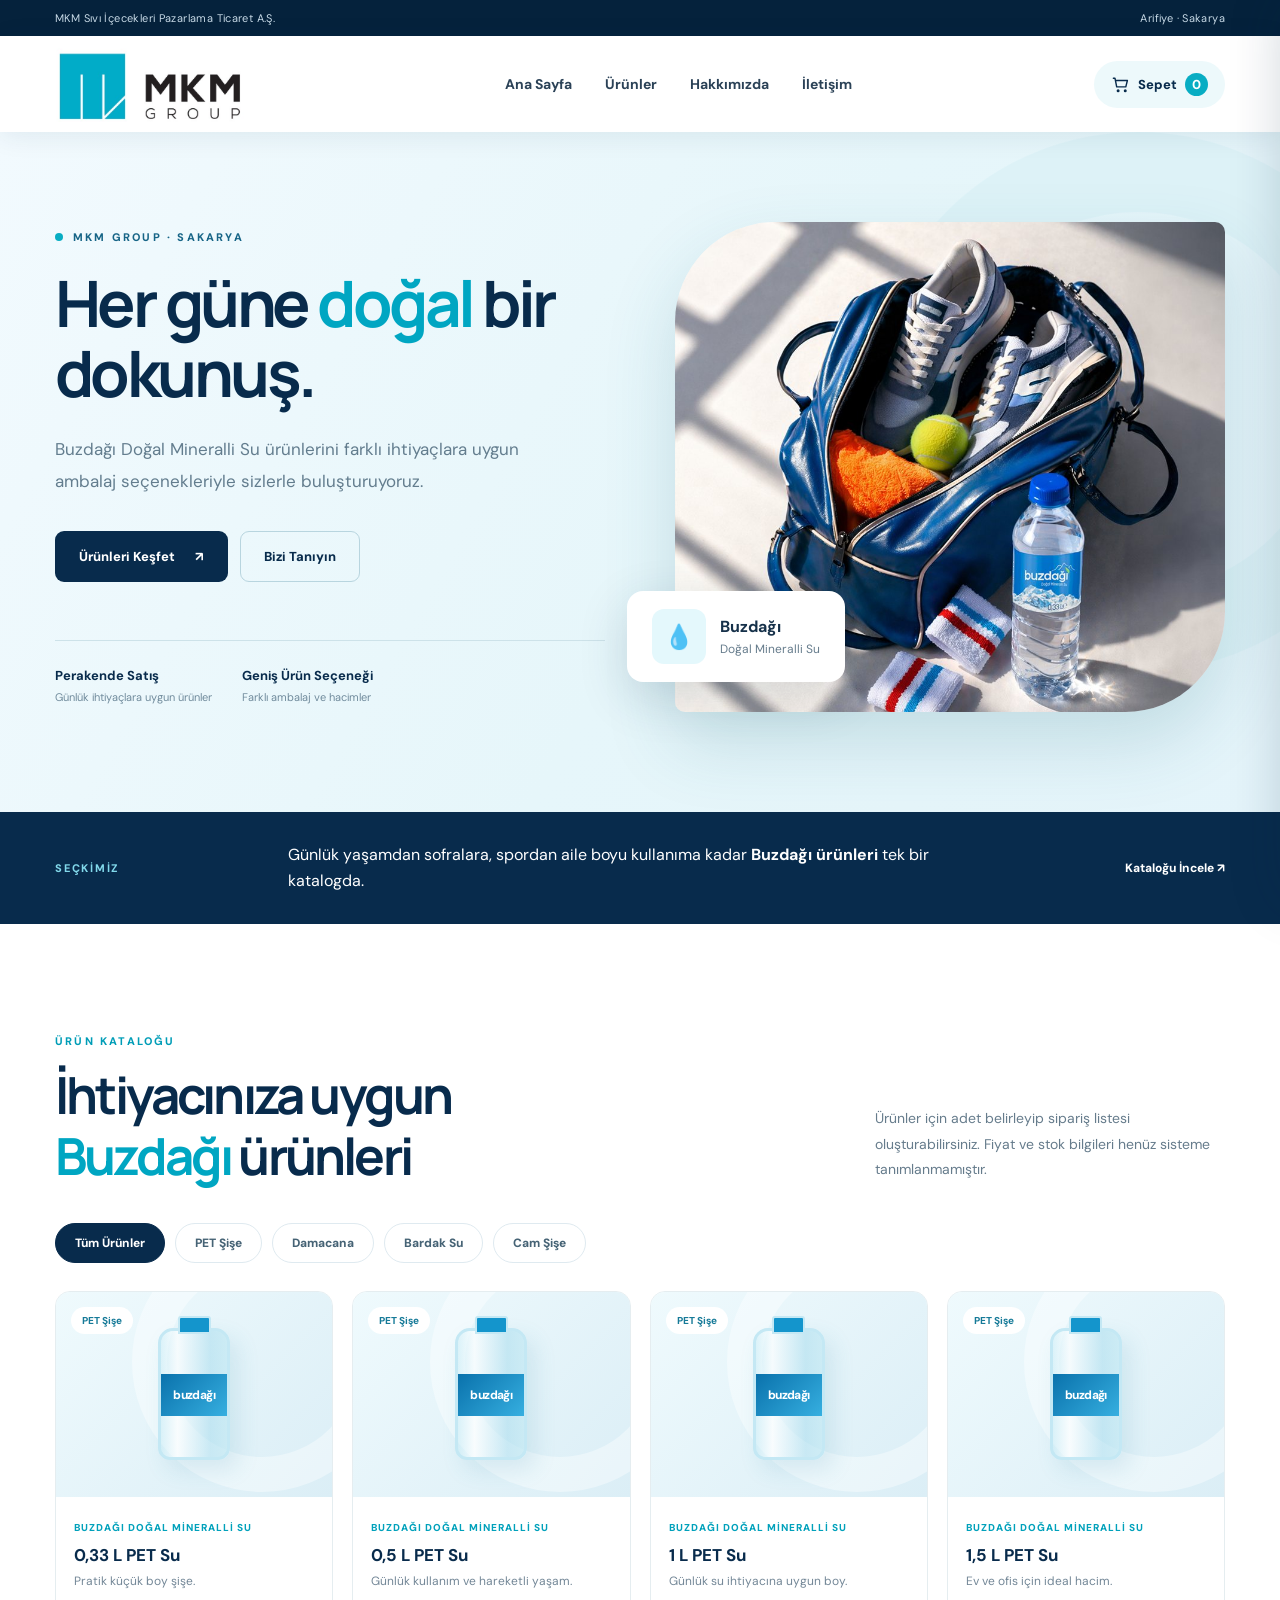
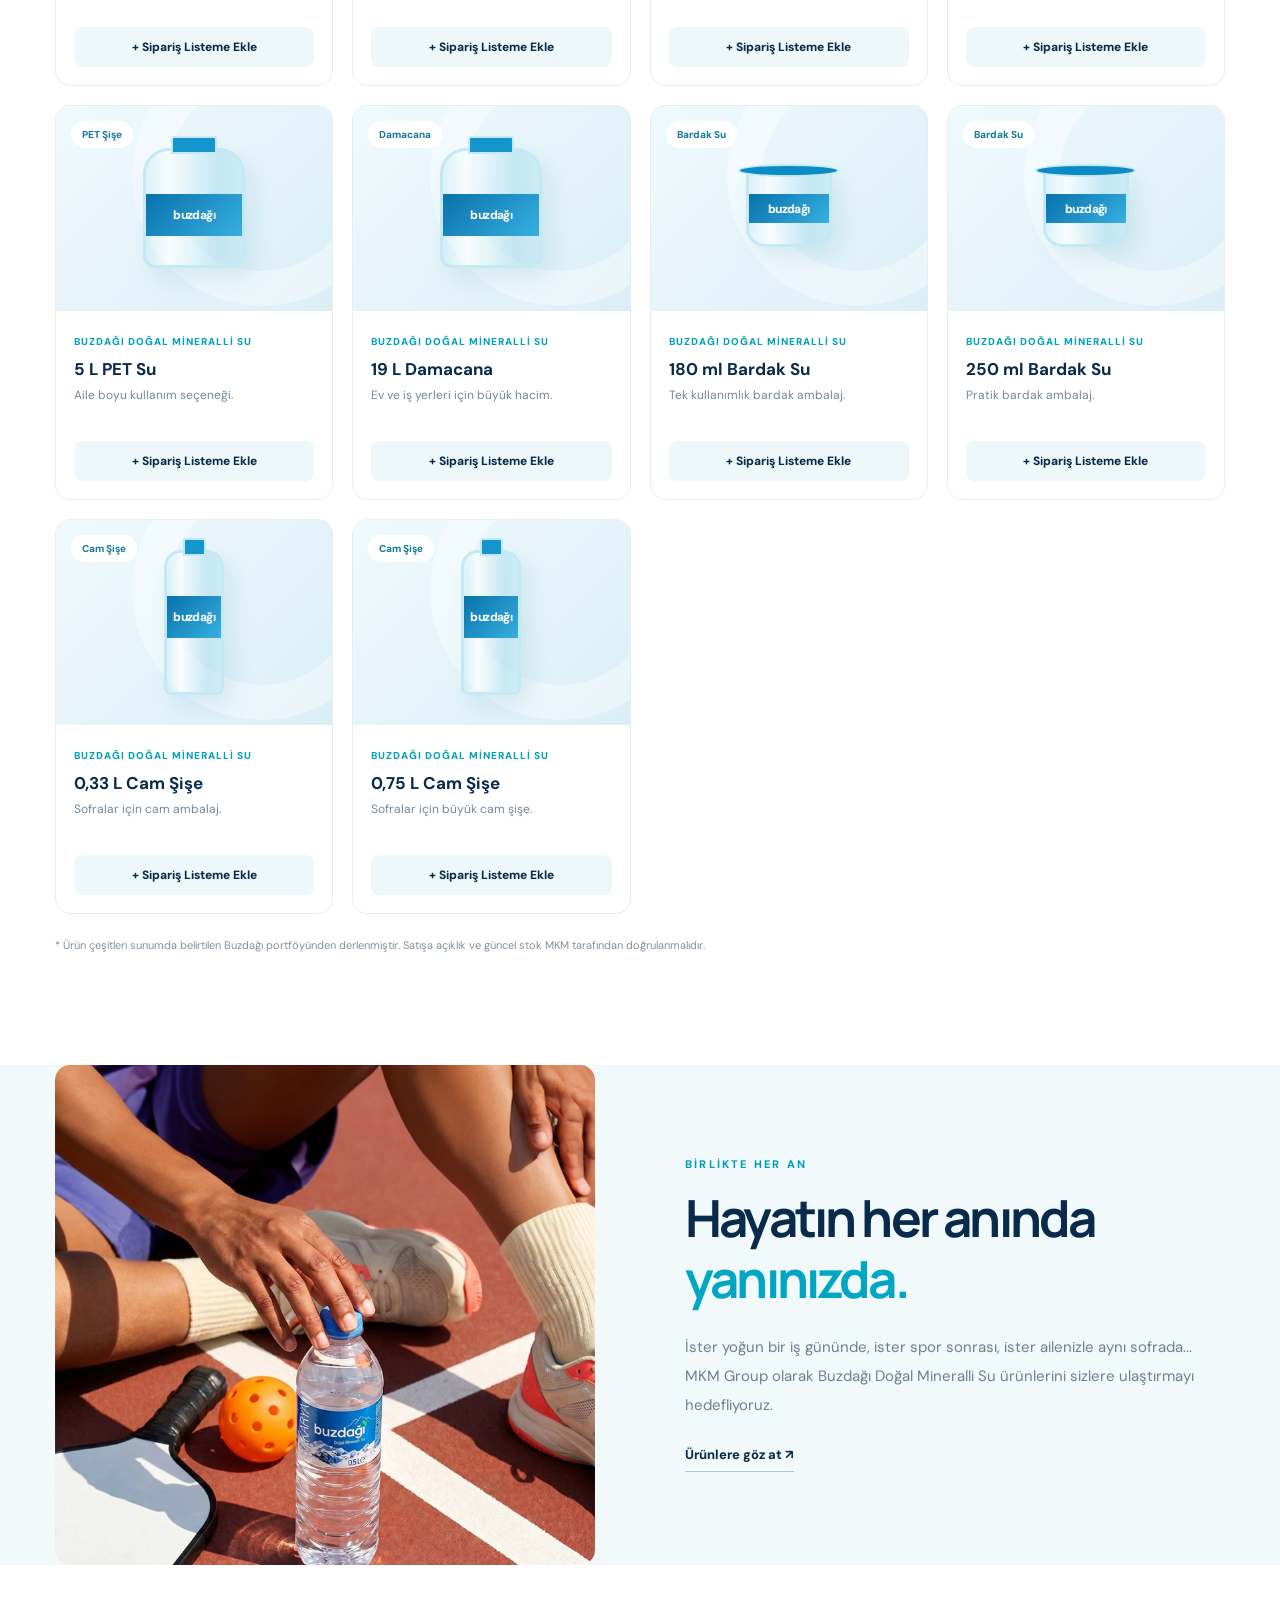
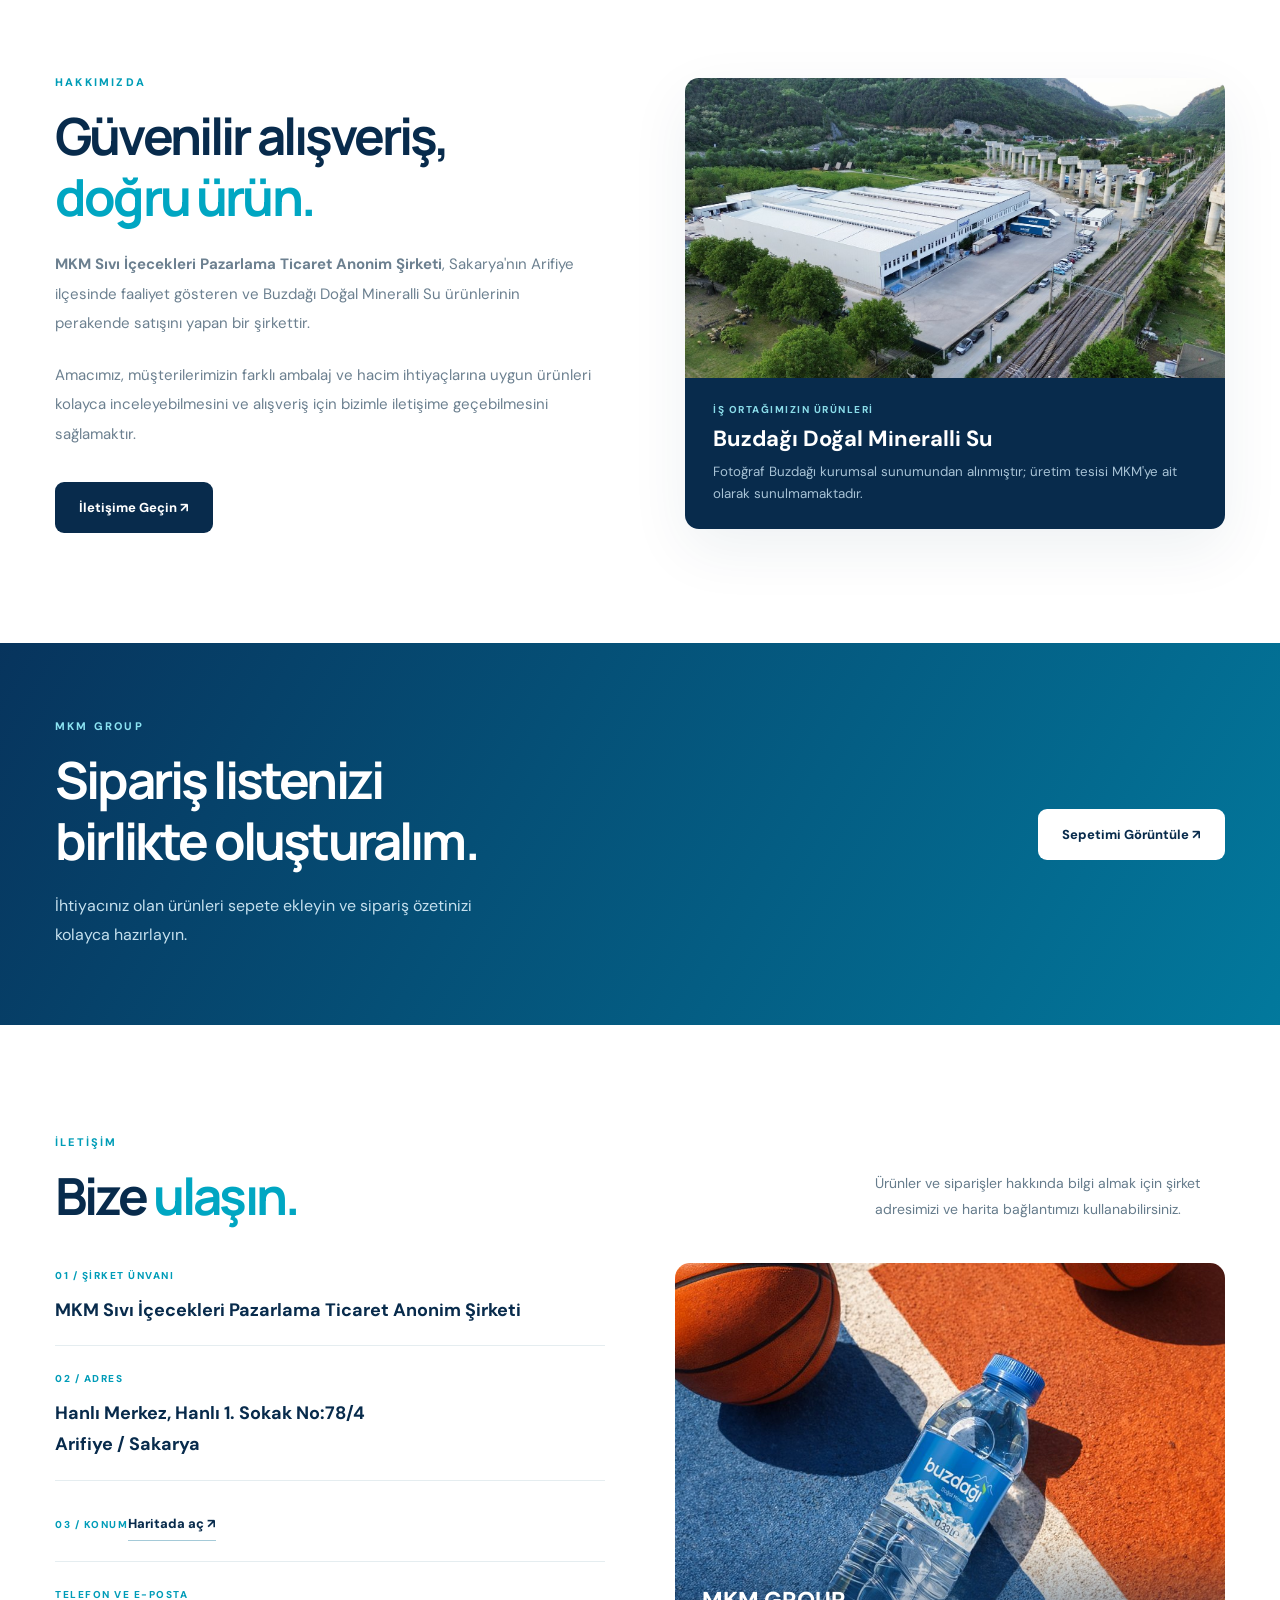
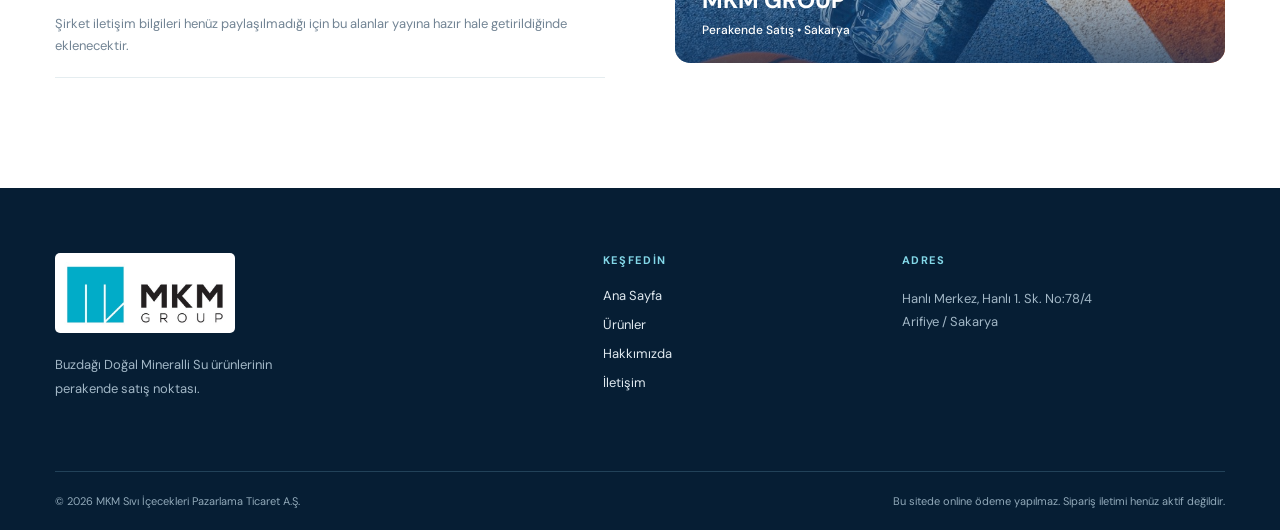
==== index.html @ 95cd0b44 "Add files via upload" ====
<!doctype html><html lang="tr"><head><meta charset="UTF-8"><meta name="viewport" content="width=device-width, initial-scale=1"><meta name="theme-color" content="#08335b"><meta name="description" content="MKM Sıvı İçecekleri Pazarlama Ticaret A.Ş. — Sakarya'da Buzdağı Doğal Mineralli Su ürünleri perakende satış kataloğu."><title>MKM Group | Buzdağı Doğal Mineralli Su</title><link rel="stylesheet" href="style.css"></head><body>
<div class="topbar"><div class="container">MKM Sıvı İçecekleri Pazarlama Ticaret A.Ş. <span>Arifiye · Sakarya</span></div></div>
<header class="site-header"><div class="container nav"><a href="#anasayfa" class="logo" aria-label="MKM Group anasayfa"><img src="assets/mkm-logo.png" alt="MKM Group"></a><nav id="navigation"><a href="#anasayfa">Ana Sayfa</a><a href="#urunler">Ürünler</a><a href="#hakkimizda">Hakkımızda</a><a href="#iletisim">İletişim</a></nav><div class="nav-actions"><button class="cart-button" id="cartToggle" aria-label="Sepeti aç"><svg viewBox="0 0 24 24"><path d="M3 4h2l2.2 11h11.5l2-8H6M9 21a1 1 0 1 1 0-2 1 1 0 0 1 0 2m9 0a1 1 0 1 1 0-2 1 1 0 0 1 0 2"/></svg> Sepet <span id="cartCount">0</span></button><button class="menu-toggle" id="menuToggle" aria-label="Menüyü aç">☰</button></div></div></header>
<main><section id="anasayfa" class="hero"><div class="container hero-grid"><div class="hero-copy"><div class="eyebrow"><span class="dot"></span> MKM GROUP · SAKARYA</div><h1>Her güne <em>doğal</em> bir dokunuş.</h1><p>Buzdağı Doğal Mineralli Su ürünlerini farklı ihtiyaçlara uygun ambalaj seçenekleriyle sizlerle buluşturuyoruz.</p><div class="hero-actions"><a class="btn primary" href="#urunler">Ürünleri Keşfet <span>↗</span></a><a class="btn outline" href="#hakkimizda">Bizi Tanıyın</a></div><div class="trust-row"><div><b>Perakende Satış</b><small>Günlük ihtiyaçlara uygun ürünler</small></div><div><b>Geniş Ürün Seçeneği</b><small>Farklı ambalaj ve hacimler</small></div></div></div><div class="hero-visual"><img src="assets/aktif-yasam.jpg" alt="Buzdağı su ve aktif yaşam"><div class="floating-tag"><span>💧</span><div><strong>Buzdağı</strong><small>Doğal Mineralli Su</small></div></div></div></div><span class="hero-orb" aria-hidden="true"></span></section>
<section class="intro-band"><div class="container intro-inner"><span>SEÇKİMİZ</span><p>Günlük yaşamdan sofralara, spordan aile boyu kullanıma kadar <b>Buzdağı ürünleri</b> tek bir katalogda.</p><a href="#urunler">Kataloğu İncele ↗</a></div></section>
<section id="urunler" class="section catalog"><div class="container"><div class="section-head"><div><div class="eyebrow turquoise">ÜRÜN KATALOĞU</div><h2>İhtiyacınıza uygun<br><em>Buzdağı</em> ürünleri</h2></div><p>Ürünler için adet belirleyip sipariş listesi oluşturabilirsiniz. Fiyat ve stok bilgileri henüz sisteme tanımlanmamıştır.</p></div><div class="filters" role="group" aria-label="Ürün kategorileri"><button class="filter active" data-filter="all">Tüm Ürünler</button><button class="filter" data-filter="pet">PET Şişe</button><button class="filter" data-filter="damacana">Damacana</button><button class="filter" data-filter="bardak">Bardak Su</button><button class="filter" data-filter="cam">Cam Şişe</button></div><div id="productGrid" class="product-grid"></div><p class="note">* Ürün çeşitleri sunumda belirtilen Buzdağı portföyünden derlenmiştir. Satışa açıklık ve güncel stok MKM tarafından doğrulanmalıdır.</p></div></section>
<section class="feature" id="marka"><div class="container feature-grid"><div class="feature-image"><img src="assets/spor-su.jpg" alt="Buzdağı su ile spor yapan kişiler"></div><div class="feature-copy"><div class="eyebrow turquoise">BİRLİKTE HER AN</div><h2>Hayatın her anında <em>yanınızda.</em></h2><p>İster yoğun bir iş gününde, ister spor sonrası, ister ailenizle aynı sofrada... MKM Group olarak Buzdağı Doğal Mineralli Su ürünlerini sizlere ulaştırmayı hedefliyoruz.</p><a class="text-link" href="#urunler">Ürünlere göz at <span>↗</span></a></div></div></section>
<section id="hakkimizda" class="section about"><div class="container about-grid"><div><div class="eyebrow turquoise">HAKKIMIZDA</div><h2>Güvenilir alışveriş,<br><em>doğru ürün.</em></h2><p><strong>MKM Sıvı İçecekleri Pazarlama Ticaret Anonim Şirketi</strong>, Sakarya'nın Arifiye ilçesinde faaliyet gösteren ve Buzdağı Doğal Mineralli Su ürünlerinin perakende satışını yapan bir şirkettir.</p><p>Amacımız, müşterilerimizin farklı ambalaj ve hacim ihtiyaçlarına uygun ürünleri kolayca inceleyebilmesini ve alışveriş için bizimle iletişime geçebilmesini sağlamaktır.</p><a class="btn primary" href="#iletisim">İletişime Geçin ↗</a></div><div class="about-card"><img src="assets/tesis.jpg" alt="Buzdağı üretim tesisinden görünüm"><div class="about-card-foot"><span>İŞ ORTAĞIMIZIN ÜRÜNLERİ</span><strong>Buzdağı Doğal Mineralli Su</strong><small>Fotoğraf Buzdağı kurumsal sunumundan alınmıştır; üretim tesisi MKM'ye ait olarak sunulmamaktadır.</small></div></div></div></section>
<section class="cta"><div class="container cta-inner"><div><div class="eyebrow light">MKM GROUP</div><h2>Sipariş listenizi<br>birlikte oluşturalım.</h2><p>İhtiyacınız olan ürünleri sepete ekleyin ve sipariş özetinizi kolayca hazırlayın.</p></div><button class="btn white" id="ctaCart">Sepetimi Görüntüle ↗</button></div></section>
<section id="iletisim" class="section contact"><div class="container"><div class="section-head"><div><div class="eyebrow turquoise">İLETİŞİM</div><h2>Bize <em>ulaşın.</em></h2></div><p>Ürünler ve siparişler hakkında bilgi almak için şirket adresimizi ve harita bağlantımızı kullanabilirsiniz.</p></div><div class="contact-grid"><div class="contact-info"><div class="contact-item"><span>01 / ŞİRKET ÜNVANI</span><h3>MKM Sıvı İçecekleri Pazarlama Ticaret Anonim Şirketi</h3></div><div class="contact-item"><span>02 / ADRES</span><h3>Hanlı Merkez, Hanlı 1. Sokak No:78/4<br>Arifiye / Sakarya</h3></div><div class="contact-item"><span>03 / KONUM</span><a class="text-link" href="https://www.google.com/maps/search/?api=1&query=Hanl%C4%B1+Merkez+Hanl%C4%B1+1+Sokak+No+78%2F4+Arifiye+Sakarya" target="_blank" rel="noopener">Haritada aç ↗</a></div><div class="contact-item muted"><span>TELEFON VE E-POSTA</span><p>Şirket iletişim bilgileri henüz paylaşılmadığı için bu alanlar yayına hazır hale getirildiğinde eklenecektir.</p></div></div><div class="contact-photo"><img src="assets/basketbol.jpg" alt="Buzdağı doğal mineralli su ürün fotoğrafı"><div class="contact-photo-label">MKM GROUP <small>Perakende Satış • Sakarya</small></div></div></div></div></section></main>
<footer><div class="container footer-grid"><div><img class="footer-logo" src="assets/mkm-logo.png" alt="MKM Group"><p>Buzdağı Doğal Mineralli Su ürünlerinin perakende satış noktası.</p></div><div><strong>KEŞFEDİN</strong><a href="#anasayfa">Ana Sayfa</a><a href="#urunler">Ürünler</a><a href="#hakkimizda">Hakkımızda</a><a href="#iletisim">İletişim</a></div><div><strong>ADRES</strong><p>Hanlı Merkez, Hanlı 1. Sk. No:78/4<br>Arifiye / Sakarya</p></div></div><div class="container footer-bottom"><span>© <span id="year"></span> MKM Sıvı İçecekleri Pazarlama Ticaret A.Ş.</span><span>Bu sitede online ödeme yapılmaz. Sipariş iletimi henüz aktif değildir.</span></div></footer>
<div class="scrim" id="scrim" hidden></div><aside class="cart-drawer" id="cartDrawer" aria-label="Sipariş sepeti" aria-hidden="true"><div class="cart-head"><div><small>MKM GROUP</small><h2>Sipariş Listem</h2></div><button id="cartClose" aria-label="Sepeti kapat">✕</button></div><div class="cart-lines" id="cartLines"></div><div class="cart-footer"><p>Bu sepet fiyat hesaplamaz; MKM'ye otomatik sipariş göndermez.</p><button class="btn primary wide" id="copyOrder">Sipariş Listesini Kopyala</button><button class="btn outline wide" id="downloadOrder">Listeyi TXT Olarak Kaydet</button><span class="copy-state" id="copyState" role="status"></span></div></aside>
<script src="app.js"></script></body></html>
---- style.css ----
@import url('https://fonts.googleapis.com/css2?family=DM+Sans:wght@400;500;600;700;800&family=Manrope:wght@400;500;600;700;800&display=swap');
:root{--navy:#082b4c;--deep:#05223c;--cyan:#08adc3;--bright:#1fb4d3;--text:#16314a;--muted:#667c8c;--pale:#f4f9fb;--line:#e5edf0}*{box-sizing:border-box}html{scroll-behavior:smooth}body{margin:0;font-family:'DM Sans',Arial,sans-serif;color:var(--text);background:#fff}button,a{font:inherit}button{cursor:pointer}a{text-decoration:none;color:inherit}img{max-width:100%;display:block}.container{width:min(1170px,calc(100% - 48px));margin-inline:auto}.topbar{height:36px;background:var(--deep);color:#c7d9e6;font-size:11px;letter-spacing:.035em}.topbar .container{display:flex;justify-content:space-between;align-items:center;height:100%}.site-header{height:96px;background:#fff;position:sticky;top:0;z-index:20;box-shadow:0 4px 25px #0c335015}.nav{height:100%;display:flex;align-items:center;justify-content:space-between;gap:35px}.logo{width:207px;flex-shrink:0}.logo img{width:100%;height:75px;object-fit:contain;object-position:left}.nav nav{display:flex;gap:33px;align-items:center}.nav nav a{font-size:14px;font-weight:700;color:#2b4257;transition:.2s}.nav nav a:hover,.text-link:hover{color:var(--cyan)}.nav-actions{display:flex;align-items:center;gap:10px}.cart-button{background:#edf9fb;border:0;color:var(--navy);border-radius:100px;padding:12px 17px;display:flex;gap:8px;align-items:center;font-weight:800;font-size:13px}.cart-button svg{width:19px;fill:none;stroke:currentColor;stroke-width:1.8;stroke-linecap:round;stroke-linejoin:round}.cart-button span{background:var(--cyan);color:#fff;min-width:23px;height:23px;display:grid;place-items:center;border-radius:50%}.menu-toggle{display:none;border:0;background:#eaf8fb;border-radius:9px;padding:10px 13px}.hero{background:linear-gradient(120deg,#f2fafe,#e6f6fa 55%,#e4f4fa);position:relative;overflow:hidden;padding:90px 0 100px}.hero-grid{display:grid;grid-template-columns:1fr 1fr;align-items:center;gap:70px;position:relative;z-index:1}.eyebrow{font-weight:800;letter-spacing:.2em;font-size:11px;color:#176587;display:flex;gap:10px;align-items:center}.eyebrow.turquoise{color:#009db7}.eyebrow.light{color:#8be3f2}.dot{width:8px;height:8px;border-radius:50%;background:var(--cyan)}h1,h2,h3,p{margin-top:0}h1,h2{font-family:Manrope,Arial,sans-serif;color:var(--navy);letter-spacing:-.055em}h1{font-size:clamp(45px,5vw,76px);line-height:1.1;margin:24px 0}h1 em,h2 em{color:#00a6c2;font-style:normal}.hero-copy>p{font-size:17px;color:#637d8e;line-height:1.9;max-width:470px}.hero-actions{display:flex;gap:12px;flex-wrap:wrap;margin-top:34px}.btn{border:1px solid transparent;border-radius:9px;display:inline-flex;align-items:center;justify-content:center;gap:20px;min-height:51px;padding:14px 23px;font-size:13px;font-weight:800;transition:.2s}.btn:hover{transform:translateY(-2px)}.btn.primary{background:var(--navy);color:#fff}.btn.outline{border-color:#b8d5df;color:var(--navy);background:transparent}.btn.white{background:white;color:var(--navy)}.trust-row{border-top:1px solid #cde2e9;display:flex;gap:30px;margin-top:58px;padding-top:26px}.trust-row>div{max-width:210px}.trust-row b{display:block;color:var(--navy);font-size:13px}.trust-row small{display:block;color:#708b9c;font-size:11px;margin-top:6px}.hero-visual{height:490px;position:relative;border-radius:100px 10px 100px 10px;overflow:visible}.hero-visual>img{width:100%;height:100%;object-fit:cover;object-position:center 45%;border-radius:100px 10px 100px 10px;box-shadow:0 30px 70px #2d748330}.floating-tag{position:absolute;left:-48px;bottom:30px;border-radius:16px;background:white;box-shadow:0 15px 50px #163c5428;padding:18px 25px;display:flex;align-items:center;gap:14px}.floating-tag>span{background:#e4f8fc;padding:12px;border-radius:12px;font-size:24px}.floating-tag strong,.floating-tag small{display:block}.floating-tag small{font-size:12px;color:var(--muted);margin-top:4px}.hero-orb{position:absolute;right:-10%;top:0;width:540px;height:540px;border:80px solid #d5f0f6;border-radius:50%;opacity:.5}.intro-band{background:var(--navy);color:#fff}.intro-inner{min-height:112px;display:flex;align-items:center;justify-content:space-between;gap:40px}.intro-inner>span{white-space:nowrap;font-size:11px;letter-spacing:.16em;color:#82d9eb;font-weight:800}.intro-inner p{font-size:16px;line-height:1.6;margin:0;flex:1;max-width:670px}.intro-inner a{font-size:12px;font-weight:800;white-space:nowrap}.section{padding:110px 0}.section-head{display:flex;align-items:end;justify-content:space-between;gap:30px;margin-bottom:36px}.section-head h2,.feature h2,.about h2,.cta h2{font-size:clamp(36px,4vw,53px);line-height:1.2;margin:16px 0 0}.section-head>p{font-size:14px;line-height:1.8;max-width:350px;color:var(--muted);margin-bottom:5px}.filters{display:flex;gap:10px;margin-bottom:28px;flex-wrap:wrap}.filter{border:1px solid #dfeaf0;border-radius:100px;background:white;color:#466375;padding:11px 19px;font-size:12px;font-weight:800}.filter.active,.filter:hover{background:var(--navy);border-color:var(--navy);color:#fff}.product-grid{display:grid;grid-template-columns:repeat(4,minmax(0,1fr));gap:19px}.product-card{border:1px solid var(--line);border-radius:15px;overflow:hidden;transition:.2s;background:#fff}.product-card:hover{box-shadow:0 13px 40px #123b521c;transform:translateY(-4px)}.product-art{height:205px;display:grid;place-items:center;background:linear-gradient(135deg,#effafd,#dbeef6);position:relative;overflow:hidden}.product-art:before{content:'';position:absolute;width:190px;height:190px;border:35px solid #ffffff60;border-radius:50%;right:-60px;top:-60px}.bottle-shape{width:72px;height:132px;border:3px solid #c4e8f4;background:linear-gradient(90deg,#a6e0f04d,#fff9 25%,#8ad0e75e 75%,#c0e7f2ad);border-radius:15px 15px 12px 12px;position:relative;box-shadow:8px 10px 22px #3692ad22;display:grid;place-items:center}.bottle-shape:before{content:'';position:absolute;top:-15px;width:29px;height:14px;border-radius:3px 3px 0 0;background:#1495cc;border:2px solid #c4e8f4}.bottle-shape:after{content:'buzdağı';display:grid;place-items:center;position:absolute;top:43px;width:100%;height:42px;background:linear-gradient(135deg,#0a72ac,#36afe0);color:white;font-size:12px;letter-spacing:-.05em;font-weight:800}.bottle-shape.big{width:102px;height:120px;border-radius:26px 26px 12px 12px}.bottle-shape.big:before{width:42px}.bottle-shape.cup{width:86px;height:78px;border-radius:5px 5px 19px 19px}.bottle-shape.cup:before{width:97px;height:9px;top:-8px;border-radius:50%;background:#0b8bc5}.bottle-shape.cup:after{top:22px;height:29px}.bottle-shape.glass{height:145px;width:60px;border-radius:17px 17px 7px 7px}.bottle-shape.glass:before{width:19px}.product-tag{position:absolute;top:15px;left:15px;background:white;color:#167a98;border-radius:30px;font-size:10px;font-weight:800;padding:7px 11px}.product-detail{padding:18px}.product-detail small{font-size:10px;font-weight:800;letter-spacing:.1em;color:#01a1bb}.product-detail h3{font-size:17px;color:var(--navy);margin:8px 0 6px}.product-detail p{font-size:12px;line-height:1.6;color:#738797;min-height:40px;margin:0 0 15px}.add{background:#eef8fa;color:var(--navy);border:0;border-radius:8px;font-weight:800;font-size:12px;width:100%;padding:12px}.add:hover{background:#cceef4}.note{font-size:11px;color:#82909a;line-height:1.7;margin:22px 0 0}.feature{background:#f2f9fb}.feature-grid{display:grid;grid-template-columns:1fr 1fr;gap:90px;align-items:center}.feature-image{height:500px;overflow:hidden;border-radius:15px}.feature-image img{width:100%;height:100%;object-fit:cover}.feature-copy>p,.about p{color:#6c8090;line-height:1.95;font-size:15px;margin:23px 0}.text-link{display:inline-block;color:var(--navy);font-size:13px;font-weight:800;border-bottom:1px solid #a5cad8;padding-bottom:8px}.about-grid{display:grid;grid-template-columns:1fr 1fr;gap:90px;align-items:center}.about .btn{margin-top:10px}.about-card{border-radius:14px;overflow:hidden;box-shadow:0 20px 60px #153b5212}.about-card img{width:100%;height:300px;object-fit:cover}.about-card-foot{background:var(--navy);padding:25px 28px;color:#fff}.about-card-foot span{display:block;color:#8adce9;letter-spacing:.15em;font-size:10px;font-weight:800}.about-card-foot strong{display:block;font-size:22px;margin:8px 0}.about-card-foot small{display:block;color:#a7c2d5;line-height:1.6}.cta{background:linear-gradient(120deg,#07345d,#02799d);color:#fff;padding:76px 0}.cta-inner{display:flex;justify-content:space-between;align-items:center;gap:40px}.cta h2{color:#fff;margin-top:16px}.cta p{color:#c5e0ee;max-width:460px;line-height:1.8;margin:20px 0 0}.contact-grid{display:grid;grid-template-columns:1fr 1fr;gap:70px}.contact-item{border-bottom:1px solid #e5edf0;padding:20px 0}.contact-item:first-child{padding-top:0}.contact-item span{color:#009cb8;font-size:10px;letter-spacing:.15em;font-weight:800}.contact-item h3{font-size:18px;line-height:1.7;color:var(--navy);margin:11px 0 0}.contact-item p{margin:10px 0 0;font-size:13px;color:#728494;line-height:1.7}.contact-item .text-link{margin-top:14px}.contact-photo{position:relative;height:400px;border-radius:15px;overflow:hidden}.contact-photo img{height:100%;width:100%;object-fit:cover}.contact-photo-label{position:absolute;bottom:0;left:0;right:0;background:linear-gradient(transparent,#0c315aba);color:white;padding:50px 27px 25px;font-size:23px;font-weight:800}.contact-photo-label small{display:block;font-size:12px;font-weight:500;margin-top:7px}footer{background:#061e34;color:white;padding-top:65px}.footer-grid{display:grid;grid-template-columns:2fr 1fr 1.3fr;gap:50px;padding-bottom:58px}.footer-logo{width:180px;background:#fff;padding:8px;border-radius:5px}.footer-grid p{color:#a2b7c6;font-size:13px;line-height:1.8;max-width:270px;margin-top:20px}.footer-grid strong{color:#83d8e8;font-size:11px;letter-spacing:.15em;display:block;margin-bottom:20px}.footer-grid a{font-size:13px;display:block;margin:12px 0;color:#e0e9ef}.footer-bottom{border-top:1px solid #224259;padding:22px 0;display:flex;justify-content:space-between;gap:20px;flex-wrap:wrap;font-size:11px;color:#91a9b9}.scrim{position:fixed;inset:0;background:#001a2d88;z-index:30}.scrim[hidden]{display:none}.cart-drawer{position:fixed;right:0;top:0;bottom:0;width:min(440px,100%);background:#fff;z-index:31;box-shadow:-20px 0 50px #05264230;transform:translateX(105%);transition:transform .25s;display:flex;flex-direction:column}.cart-drawer.open{transform:translateX(0)}.cart-head{display:flex;justify-content:space-between;align-items:start;padding:28px;border-bottom:1px solid var(--line)}.cart-head small{color:#0b9fb6;font-size:10px;letter-spacing:.2em;font-weight:800}.cart-head h2{font-size:26px;margin:7px 0 0}.cart-head button{border:0;background:#edf7fa;border-radius:10px;padding:10px 14px}.cart-lines{flex:1;overflow:auto;padding:20px 28px}.cart-empty{text-align:center;color:#7f909b;margin-top:70px;font-size:14px;line-height:1.8}.cart-line{padding:17px 0;border-bottom:1px solid var(--line);display:flex;justify-content:space-between;align-items:center;gap:12px}.cart-line b{font-size:14px}.cart-line small{display:block;margin-top:4px;color:#7c8e9c}.qty{display:flex;gap:9px;align-items:center}.qty button{width:29px;height:29px;border-radius:7px;border:1px solid #d6e7ee;background:#f4f9fb}.qty span{min-width:16px;text-align:center;font-size:13px;font-weight:800}.cart-footer{padding:25px 28px;border-top:1px solid var(--line)}.cart-footer p{font-size:12px;line-height:1.7;color:#7a8e9b;margin-bottom:18px}.wide{width:100%;margin-bottom:10px}.copy-state{display:block;text-align:center;color:#09859a;font-size:12px;min-height:20px;margin-top:6px}
@media(max-width:1000px){.hero-grid,.feature-grid,.about-grid{gap:40px}.product-grid{grid-template-columns:repeat(3,1fr)}.nav nav{gap:19px}.logo{width:160px}.hero-visual{height:420px}.floating-tag{left:-15px}}@media(max-width:760px){.container{width:min(100% - 34px,1170px)}.topbar{font-size:9px}.topbar .container{gap:12px}.site-header{height:75px}.logo{width:155px}.logo img{height:62px}.menu-toggle{display:block}.nav nav{display:none;position:absolute;top:75px;left:0;right:0;background:white;box-shadow:0 18px 25px #082b4c17;padding:25px;flex-direction:column;align-items:start}.nav nav.open{display:flex}.hero{padding:55px 0 65px}.hero-grid,.feature-grid,.about-grid,.contact-grid{grid-template-columns:1fr;gap:38px}.hero-grid .hero-visual{height:400px}.floating-tag{left:10px;bottom:12px}.hero-copy>p{font-size:15px}.trust-row{margin-top:35px;gap:15px}.intro-inner{padding:24px 0;display:block}.intro-inner p{margin:12px 0}.section{padding:74px 0}.section-head{display:block}.section-head>p{margin-top:20px}.product-grid{grid-template-columns:repeat(2,minmax(0,1fr));gap:12px}.product-art{height:175px}.product-detail{padding:14px}.product-detail h3{font-size:15px}.feature-image{height:340px}.about-card img{height:270px}.cta-inner{display:block}.cta-inner button{margin-top:28px}.contact-photo{height:340px}.footer-grid{grid-template-columns:1fr 1fr;gap:25px}.footer-grid>div:first-child{grid-column:1/-1}}@media(max-width:420px){.cart-button{padding:10px;font-size:0}.cart-button span{font-size:11px}.hero-grid .hero-visual{height:310px}.hero-visual>img{border-radius:60px 10px 60px 10px}.product-grid{grid-template-columns:1fr 1fr}.product-art{height:155px}.product-detail p{min-height:60px}.footer-grid{grid-template-columns:1fr 1fr}.topbar .container>span{display:none}}
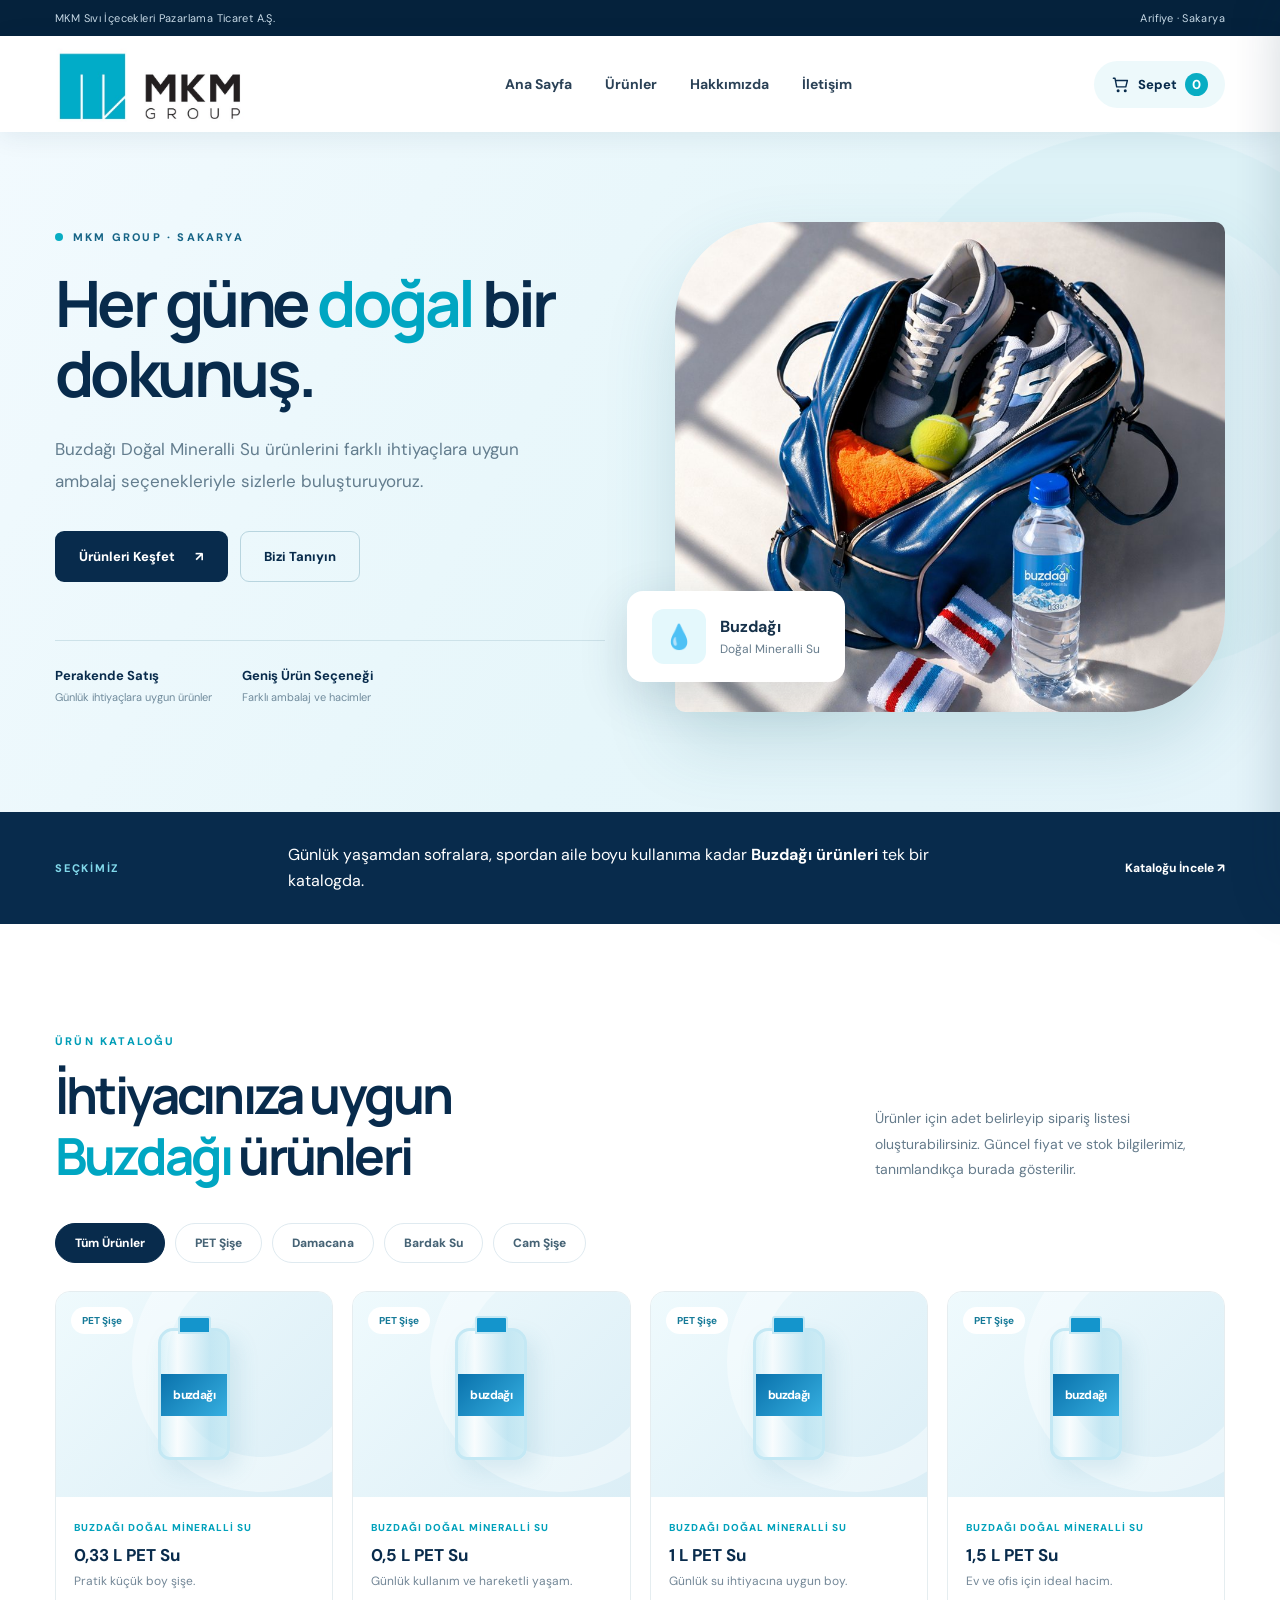
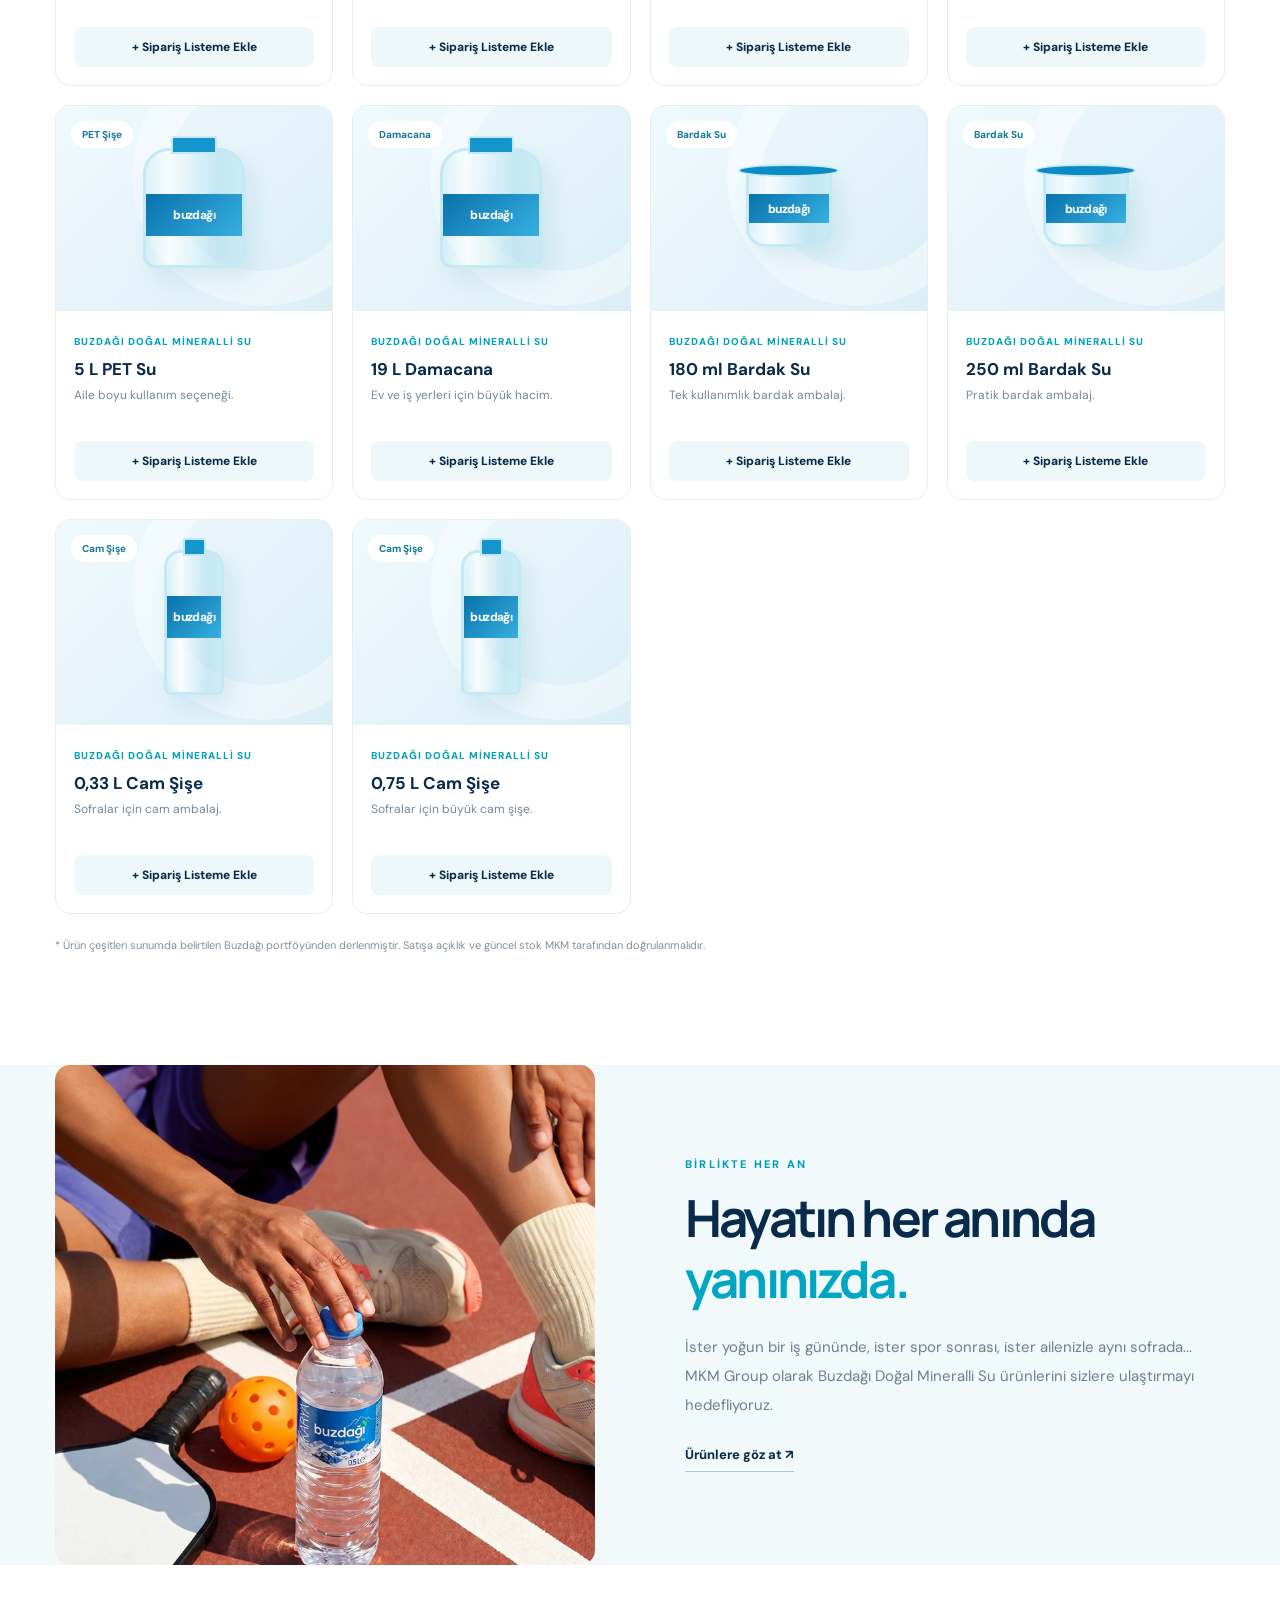
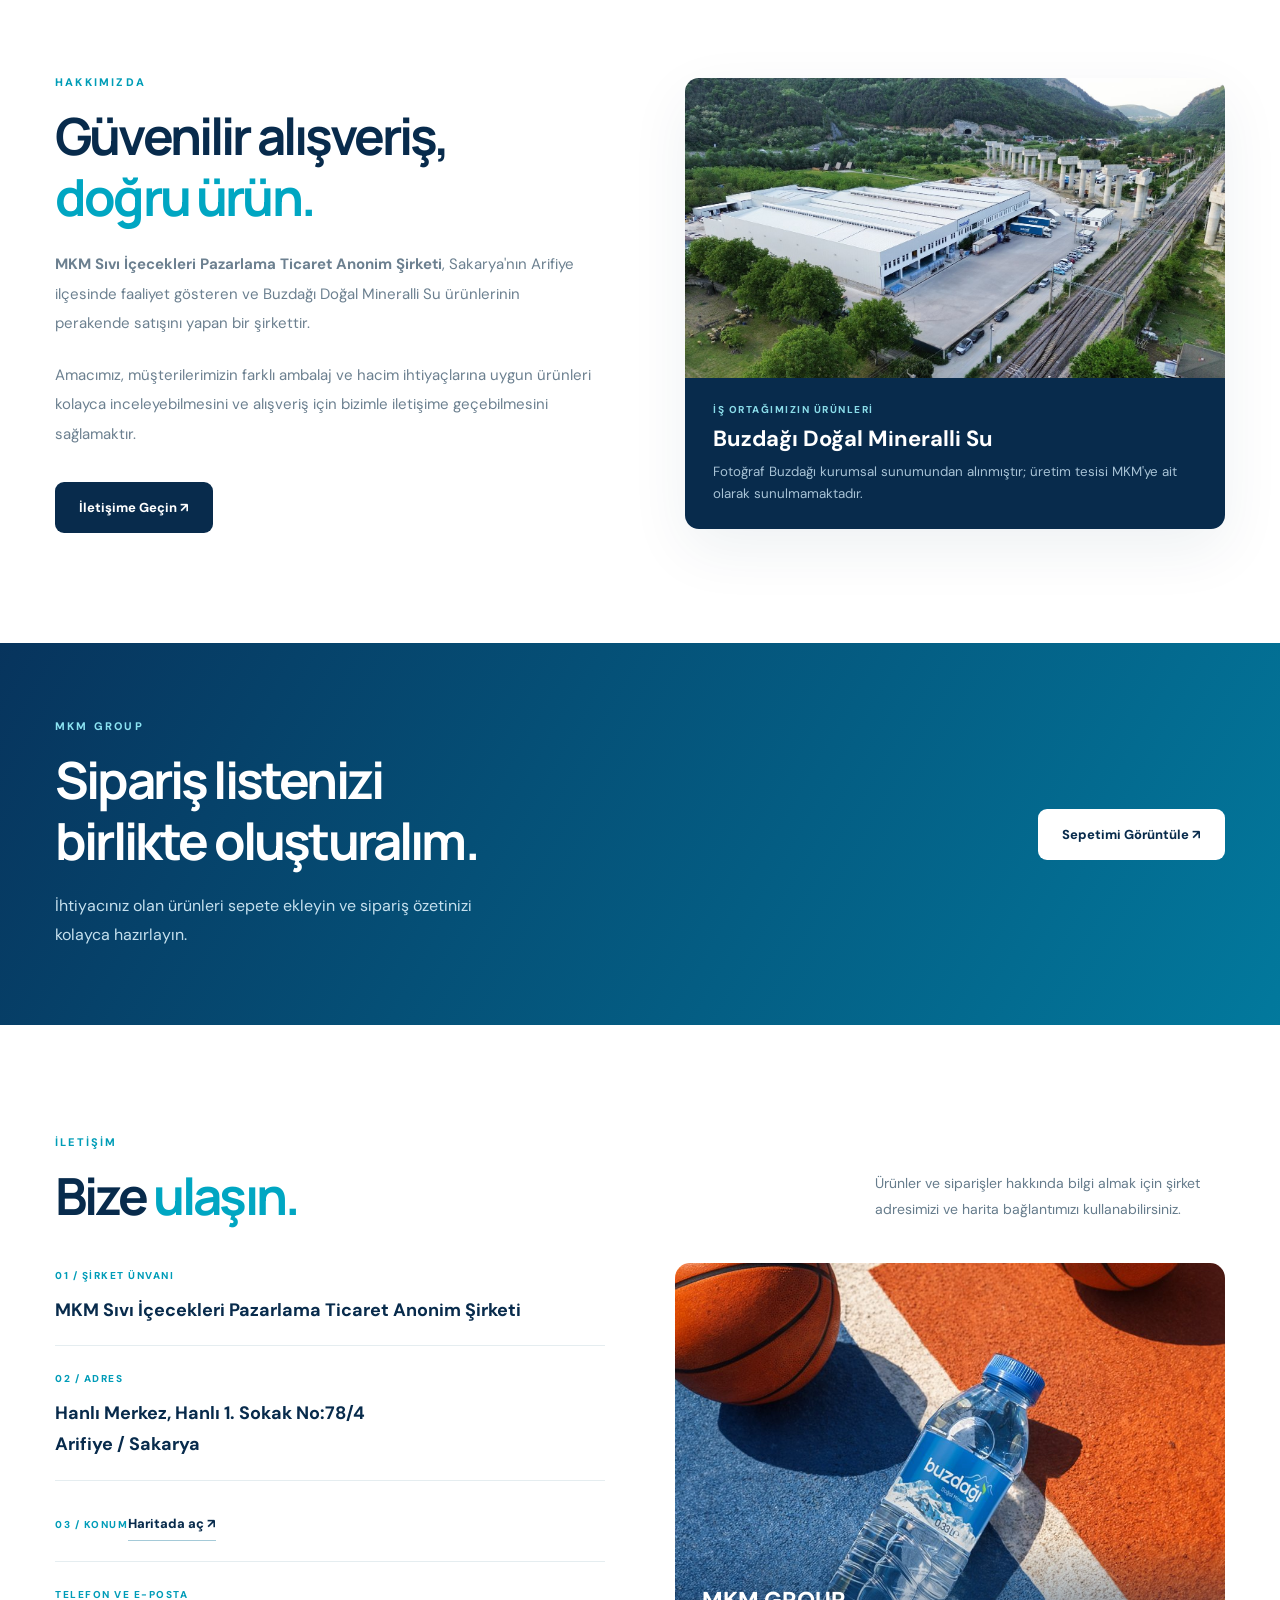
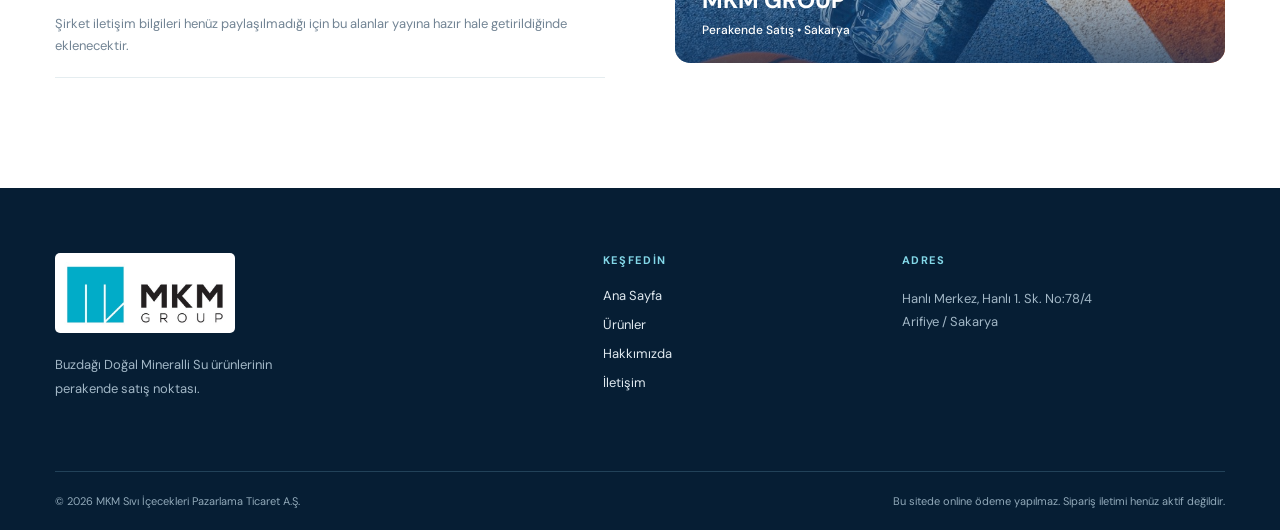
==== commit 8f5311f0: "Add files via upload" ====
--- a/index.html
+++ b/index.html
@@ -1,13 +1,13 @@
-<!doctype html><html lang="tr"><head><meta charset="UTF-8"><meta name="viewport" content="width=device-width, initial-scale=1"><meta name="theme-color" content="#08335b"><meta name="description" content="MKM Sıvı İçecekleri Pazarlama Ticaret A.Ş. — Sakarya'da Buzdağı Doğal Mineralli Su ürünleri perakende satış kataloğu."><title>MKM Group | Buzdağı Doğal Mineralli Su</title><link rel="stylesheet" href="style.css"></head><body>
+<!doctype html><html lang="tr"><head><meta charset="UTF-8"><meta name="viewport" content="width=device-width, initial-scale=1"><meta name="theme-color" content="#08335b"><meta name="description" content="MKM Sıvı İçecekleri Pazarlama Ticaret A.Ş. — Sakarya'da Buzdağı Doğal Mineralli Su ürünleri perakende satış kataloğu."><title>MKM Sıvı İçecekleri | Buzdağı Doğal Mineralli Su</title><link rel="stylesheet" href="style.css"></head><body>
 <div class="topbar"><div class="container">MKM Sıvı İçecekleri Pazarlama Ticaret A.Ş. <span>Arifiye · Sakarya</span></div></div>
 <header class="site-header"><div class="container nav"><a href="#anasayfa" class="logo" aria-label="MKM Group anasayfa"><img src="assets/mkm-logo.png" alt="MKM Group"></a><nav id="navigation"><a href="#anasayfa">Ana Sayfa</a><a href="#urunler">Ürünler</a><a href="#hakkimizda">Hakkımızda</a><a href="#iletisim">İletişim</a></nav><div class="nav-actions"><button class="cart-button" id="cartToggle" aria-label="Sepeti aç"><svg viewBox="0 0 24 24"><path d="M3 4h2l2.2 11h11.5l2-8H6M9 21a1 1 0 1 1 0-2 1 1 0 0 1 0 2m9 0a1 1 0 1 1 0-2 1 1 0 0 1 0 2"/></svg> Sepet <span id="cartCount">0</span></button><button class="menu-toggle" id="menuToggle" aria-label="Menüyü aç">☰</button></div></div></header>
 <main><section id="anasayfa" class="hero"><div class="container hero-grid"><div class="hero-copy"><div class="eyebrow"><span class="dot"></span> MKM GROUP · SAKARYA</div><h1>Her güne <em>doğal</em> bir dokunuş.</h1><p>Buzdağı Doğal Mineralli Su ürünlerini farklı ihtiyaçlara uygun ambalaj seçenekleriyle sizlerle buluşturuyoruz.</p><div class="hero-actions"><a class="btn primary" href="#urunler">Ürünleri Keşfet <span>↗</span></a><a class="btn outline" href="#hakkimizda">Bizi Tanıyın</a></div><div class="trust-row"><div><b>Perakende Satış</b><small>Günlük ihtiyaçlara uygun ürünler</small></div><div><b>Geniş Ürün Seçeneği</b><small>Farklı ambalaj ve hacimler</small></div></div></div><div class="hero-visual"><img src="assets/aktif-yasam.jpg" alt="Buzdağı su ve aktif yaşam"><div class="floating-tag"><span>💧</span><div><strong>Buzdağı</strong><small>Doğal Mineralli Su</small></div></div></div></div><span class="hero-orb" aria-hidden="true"></span></section>
 <section class="intro-band"><div class="container intro-inner"><span>SEÇKİMİZ</span><p>Günlük yaşamdan sofralara, spordan aile boyu kullanıma kadar <b>Buzdağı ürünleri</b> tek bir katalogda.</p><a href="#urunler">Kataloğu İncele ↗</a></div></section>
-<section id="urunler" class="section catalog"><div class="container"><div class="section-head"><div><div class="eyebrow turquoise">ÜRÜN KATALOĞU</div><h2>İhtiyacınıza uygun<br><em>Buzdağı</em> ürünleri</h2></div><p>Ürünler için adet belirleyip sipariş listesi oluşturabilirsiniz. Fiyat ve stok bilgileri henüz sisteme tanımlanmamıştır.</p></div><div class="filters" role="group" aria-label="Ürün kategorileri"><button class="filter active" data-filter="all">Tüm Ürünler</button><button class="filter" data-filter="pet">PET Şişe</button><button class="filter" data-filter="damacana">Damacana</button><button class="filter" data-filter="bardak">Bardak Su</button><button class="filter" data-filter="cam">Cam Şişe</button></div><div id="productGrid" class="product-grid"></div><p class="note">* Ürün çeşitleri sunumda belirtilen Buzdağı portföyünden derlenmiştir. Satışa açıklık ve güncel stok MKM tarafından doğrulanmalıdır.</p></div></section>
+<section id="urunler" class="section catalog"><div class="container"><div class="section-head"><div><div class="eyebrow turquoise">ÜRÜN KATALOĞU</div><h2>İhtiyacınıza uygun<br><em>Buzdağı</em> ürünleri</h2></div><p>Ürünler için adet belirleyip sipariş listesi oluşturabilirsiniz. Güncel fiyat ve stok bilgilerimiz, tanımlandıkça burada gösterilir.</p></div><div class="filters" role="group" aria-label="Ürün kategorileri"><button class="filter active" data-filter="all">Tüm Ürünler</button><button class="filter" data-filter="pet">PET Şişe</button><button class="filter" data-filter="damacana">Damacana</button><button class="filter" data-filter="bardak">Bardak Su</button><button class="filter" data-filter="cam">Cam Şişe</button></div><div id="productGrid" class="product-grid"></div><p class="note">* Ürün çeşitleri sunumda belirtilen Buzdağı portföyünden derlenmiştir. Satışa açıklık ve güncel stok MKM tarafından doğrulanmalıdır.</p></div></section>
 <section class="feature" id="marka"><div class="container feature-grid"><div class="feature-image"><img src="assets/spor-su.jpg" alt="Buzdağı su ile spor yapan kişiler"></div><div class="feature-copy"><div class="eyebrow turquoise">BİRLİKTE HER AN</div><h2>Hayatın her anında <em>yanınızda.</em></h2><p>İster yoğun bir iş gününde, ister spor sonrası, ister ailenizle aynı sofrada... MKM Group olarak Buzdağı Doğal Mineralli Su ürünlerini sizlere ulaştırmayı hedefliyoruz.</p><a class="text-link" href="#urunler">Ürünlere göz at <span>↗</span></a></div></div></section>
 <section id="hakkimizda" class="section about"><div class="container about-grid"><div><div class="eyebrow turquoise">HAKKIMIZDA</div><h2>Güvenilir alışveriş,<br><em>doğru ürün.</em></h2><p><strong>MKM Sıvı İçecekleri Pazarlama Ticaret Anonim Şirketi</strong>, Sakarya'nın Arifiye ilçesinde faaliyet gösteren ve Buzdağı Doğal Mineralli Su ürünlerinin perakende satışını yapan bir şirkettir.</p><p>Amacımız, müşterilerimizin farklı ambalaj ve hacim ihtiyaçlarına uygun ürünleri kolayca inceleyebilmesini ve alışveriş için bizimle iletişime geçebilmesini sağlamaktır.</p><a class="btn primary" href="#iletisim">İletişime Geçin ↗</a></div><div class="about-card"><img src="assets/tesis.jpg" alt="Buzdağı üretim tesisinden görünüm"><div class="about-card-foot"><span>İŞ ORTAĞIMIZIN ÜRÜNLERİ</span><strong>Buzdağı Doğal Mineralli Su</strong><small>Fotoğraf Buzdağı kurumsal sunumundan alınmıştır; üretim tesisi MKM'ye ait olarak sunulmamaktadır.</small></div></div></div></section>
 <section class="cta"><div class="container cta-inner"><div><div class="eyebrow light">MKM GROUP</div><h2>Sipariş listenizi<br>birlikte oluşturalım.</h2><p>İhtiyacınız olan ürünleri sepete ekleyin ve sipariş özetinizi kolayca hazırlayın.</p></div><button class="btn white" id="ctaCart">Sepetimi Görüntüle ↗</button></div></section>
 <section id="iletisim" class="section contact"><div class="container"><div class="section-head"><div><div class="eyebrow turquoise">İLETİŞİM</div><h2>Bize <em>ulaşın.</em></h2></div><p>Ürünler ve siparişler hakkında bilgi almak için şirket adresimizi ve harita bağlantımızı kullanabilirsiniz.</p></div><div class="contact-grid"><div class="contact-info"><div class="contact-item"><span>01 / ŞİRKET ÜNVANI</span><h3>MKM Sıvı İçecekleri Pazarlama Ticaret Anonim Şirketi</h3></div><div class="contact-item"><span>02 / ADRES</span><h3>Hanlı Merkez, Hanlı 1. Sokak No:78/4<br>Arifiye / Sakarya</h3></div><div class="contact-item"><span>03 / KONUM</span><a class="text-link" href="https://www.google.com/maps/search/?api=1&query=Hanl%C4%B1+Merkez+Hanl%C4%B1+1+Sokak+No+78%2F4+Arifiye+Sakarya" target="_blank" rel="noopener">Haritada aç ↗</a></div><div class="contact-item muted"><span>TELEFON VE E-POSTA</span><p>Şirket iletişim bilgileri henüz paylaşılmadığı için bu alanlar yayına hazır hale getirildiğinde eklenecektir.</p></div></div><div class="contact-photo"><img src="assets/basketbol.jpg" alt="Buzdağı doğal mineralli su ürün fotoğrafı"><div class="contact-photo-label">MKM GROUP <small>Perakende Satış • Sakarya</small></div></div></div></div></section></main>
 <footer><div class="container footer-grid"><div><img class="footer-logo" src="assets/mkm-logo.png" alt="MKM Group"><p>Buzdağı Doğal Mineralli Su ürünlerinin perakende satış noktası.</p></div><div><strong>KEŞFEDİN</strong><a href="#anasayfa">Ana Sayfa</a><a href="#urunler">Ürünler</a><a href="#hakkimizda">Hakkımızda</a><a href="#iletisim">İletişim</a></div><div><strong>ADRES</strong><p>Hanlı Merkez, Hanlı 1. Sk. No:78/4<br>Arifiye / Sakarya</p></div></div><div class="container footer-bottom"><span>© <span id="year"></span> MKM Sıvı İçecekleri Pazarlama Ticaret A.Ş.</span><span>Bu sitede online ödeme yapılmaz. Sipariş iletimi henüz aktif değildir.</span></div></footer>
 <div class="scrim" id="scrim" hidden></div><aside class="cart-drawer" id="cartDrawer" aria-label="Sipariş sepeti" aria-hidden="true"><div class="cart-head"><div><small>MKM GROUP</small><h2>Sipariş Listem</h2></div><button id="cartClose" aria-label="Sepeti kapat">✕</button></div><div class="cart-lines" id="cartLines"></div><div class="cart-footer"><p>Bu sepet fiyat hesaplamaz; MKM'ye otomatik sipariş göndermez.</p><button class="btn primary wide" id="copyOrder">Sipariş Listesini Kopyala</button><button class="btn outline wide" id="downloadOrder">Listeyi TXT Olarak Kaydet</button><span class="copy-state" id="copyState" role="status"></span></div></aside>
-<script src="app.js"></script></body></html>
+<script src="config.js"></script><script src="app.js"></script></body></html>
--- a/style.css
+++ b/style.css
@@ -1,3 +1,10 @@
 @import url('https://fonts.googleapis.com/css2?family=DM+Sans:wght@400;500;600;700;800&family=Manrope:wght@400;500;600;700;800&display=swap');
 :root{--navy:#082b4c;--deep:#05223c;--cyan:#08adc3;--bright:#1fb4d3;--text:#16314a;--muted:#667c8c;--pale:#f4f9fb;--line:#e5edf0}*{box-sizing:border-box}html{scroll-behavior:smooth}body{margin:0;font-family:'DM Sans',Arial,sans-serif;color:var(--text);background:#fff}button,a{font:inherit}button{cursor:pointer}a{text-decoration:none;color:inherit}img{max-width:100%;display:block}.container{width:min(1170px,calc(100% - 48px));margin-inline:auto}.topbar{height:36px;background:var(--deep);color:#c7d9e6;font-size:11px;letter-spacing:.035em}.topbar .container{display:flex;justify-content:space-between;align-items:center;height:100%}.site-header{height:96px;background:#fff;position:sticky;top:0;z-index:20;box-shadow:0 4px 25px #0c335015}.nav{height:100%;display:flex;align-items:center;justify-content:space-between;gap:35px}.logo{width:207px;flex-shrink:0}.logo img{width:100%;height:75px;object-fit:contain;object-position:left}.nav nav{display:flex;gap:33px;align-items:center}.nav nav a{font-size:14px;font-weight:700;color:#2b4257;transition:.2s}.nav nav a:hover,.text-link:hover{color:var(--cyan)}.nav-actions{display:flex;align-items:center;gap:10px}.cart-button{background:#edf9fb;border:0;color:var(--navy);border-radius:100px;padding:12px 17px;display:flex;gap:8px;align-items:center;font-weight:800;font-size:13px}.cart-button svg{width:19px;fill:none;stroke:currentColor;stroke-width:1.8;stroke-linecap:round;stroke-linejoin:round}.cart-button span{background:var(--cyan);color:#fff;min-width:23px;height:23px;display:grid;place-items:center;border-radius:50%}.menu-toggle{display:none;border:0;background:#eaf8fb;border-radius:9px;padding:10px 13px}.hero{background:linear-gradient(120deg,#f2fafe,#e6f6fa 55%,#e4f4fa);position:relative;overflow:hidden;padding:90px 0 100px}.hero-grid{display:grid;grid-template-columns:1fr 1fr;align-items:center;gap:70px;position:relative;z-index:1}.eyebrow{font-weight:800;letter-spacing:.2em;font-size:11px;color:#176587;display:flex;gap:10px;align-items:center}.eyebrow.turquoise{color:#009db7}.eyebrow.light{color:#8be3f2}.dot{width:8px;height:8px;border-radius:50%;background:var(--cyan)}h1,h2,h3,p{margin-top:0}h1,h2{font-family:Manrope,Arial,sans-serif;color:var(--navy);letter-spacing:-.055em}h1{font-size:clamp(45px,5vw,76px);line-height:1.1;margin:24px 0}h1 em,h2 em{color:#00a6c2;font-style:normal}.hero-copy>p{font-size:17px;color:#637d8e;line-height:1.9;max-width:470px}.hero-actions{display:flex;gap:12px;flex-wrap:wrap;margin-top:34px}.btn{border:1px solid transparent;border-radius:9px;display:inline-flex;align-items:center;justify-content:center;gap:20px;min-height:51px;padding:14px 23px;font-size:13px;font-weight:800;transition:.2s}.btn:hover{transform:translateY(-2px)}.btn.primary{background:var(--navy);color:#fff}.btn.outline{border-color:#b8d5df;color:var(--navy);background:transparent}.btn.white{background:white;color:var(--navy)}.trust-row{border-top:1px solid #cde2e9;display:flex;gap:30px;margin-top:58px;padding-top:26px}.trust-row>div{max-width:210px}.trust-row b{display:block;color:var(--navy);font-size:13px}.trust-row small{display:block;color:#708b9c;font-size:11px;margin-top:6px}.hero-visual{height:490px;position:relative;border-radius:100px 10px 100px 10px;overflow:visible}.hero-visual>img{width:100%;height:100%;object-fit:cover;object-position:center 45%;border-radius:100px 10px 100px 10px;box-shadow:0 30px 70px #2d748330}.floating-tag{position:absolute;left:-48px;bottom:30px;border-radius:16px;background:white;box-shadow:0 15px 50px #163c5428;padding:18px 25px;display:flex;align-items:center;gap:14px}.floating-tag>span{background:#e4f8fc;padding:12px;border-radius:12px;font-size:24px}.floating-tag strong,.floating-tag small{display:block}.floating-tag small{font-size:12px;color:var(--muted);margin-top:4px}.hero-orb{position:absolute;right:-10%;top:0;width:540px;height:540px;border:80px solid #d5f0f6;border-radius:50%;opacity:.5}.intro-band{background:var(--navy);color:#fff}.intro-inner{min-height:112px;display:flex;align-items:center;justify-content:space-between;gap:40px}.intro-inner>span{white-space:nowrap;font-size:11px;letter-spacing:.16em;color:#82d9eb;font-weight:800}.intro-inner p{font-size:16px;line-height:1.6;margin:0;flex:1;max-width:670px}.intro-inner a{font-size:12px;font-weight:800;white-space:nowrap}.section{padding:110px 0}.section-head{display:flex;align-items:end;justify-content:space-between;gap:30px;margin-bottom:36px}.section-head h2,.feature h2,.about h2,.cta h2{font-size:clamp(36px,4vw,53px);line-height:1.2;margin:16px 0 0}.section-head>p{font-size:14px;line-height:1.8;max-width:350px;color:var(--muted);margin-bottom:5px}.filters{display:flex;gap:10px;margin-bottom:28px;flex-wrap:wrap}.filter{border:1px solid #dfeaf0;border-radius:100px;background:white;color:#466375;padding:11px 19px;font-size:12px;font-weight:800}.filter.active,.filter:hover{background:var(--navy);border-color:var(--navy);color:#fff}.product-grid{display:grid;grid-template-columns:repeat(4,minmax(0,1fr));gap:19px}.product-card{border:1px solid var(--line);border-radius:15px;overflow:hidden;transition:.2s;background:#fff}.product-card:hover{box-shadow:0 13px 40px #123b521c;transform:translateY(-4px)}.product-art{height:205px;display:grid;place-items:center;background:linear-gradient(135deg,#effafd,#dbeef6);position:relative;overflow:hidden}.product-art:before{content:'';position:absolute;width:190px;height:190px;border:35px solid #ffffff60;border-radius:50%;right:-60px;top:-60px}.bottle-shape{width:72px;height:132px;border:3px solid #c4e8f4;background:linear-gradient(90deg,#a6e0f04d,#fff9 25%,#8ad0e75e 75%,#c0e7f2ad);border-radius:15px 15px 12px 12px;position:relative;box-shadow:8px 10px 22px #3692ad22;display:grid;place-items:center}.bottle-shape:before{content:'';position:absolute;top:-15px;width:29px;height:14px;border-radius:3px 3px 0 0;background:#1495cc;border:2px solid #c4e8f4}.bottle-shape:after{content:'buzdağı';display:grid;place-items:center;position:absolute;top:43px;width:100%;height:42px;background:linear-gradient(135deg,#0a72ac,#36afe0);color:white;font-size:12px;letter-spacing:-.05em;font-weight:800}.bottle-shape.big{width:102px;height:120px;border-radius:26px 26px 12px 12px}.bottle-shape.big:before{width:42px}.bottle-shape.cup{width:86px;height:78px;border-radius:5px 5px 19px 19px}.bottle-shape.cup:before{width:97px;height:9px;top:-8px;border-radius:50%;background:#0b8bc5}.bottle-shape.cup:after{top:22px;height:29px}.bottle-shape.glass{height:145px;width:60px;border-radius:17px 17px 7px 7px}.bottle-shape.glass:before{width:19px}.product-tag{position:absolute;top:15px;left:15px;background:white;color:#167a98;border-radius:30px;font-size:10px;font-weight:800;padding:7px 11px}.product-detail{padding:18px}.product-detail small{font-size:10px;font-weight:800;letter-spacing:.1em;color:#01a1bb}.product-detail h3{font-size:17px;color:var(--navy);margin:8px 0 6px}.product-detail p{font-size:12px;line-height:1.6;color:#738797;min-height:40px;margin:0 0 15px}.add{background:#eef8fa;color:var(--navy);border:0;border-radius:8px;font-weight:800;font-size:12px;width:100%;padding:12px}.add:hover{background:#cceef4}.note{font-size:11px;color:#82909a;line-height:1.7;margin:22px 0 0}.feature{background:#f2f9fb}.feature-grid{display:grid;grid-template-columns:1fr 1fr;gap:90px;align-items:center}.feature-image{height:500px;overflow:hidden;border-radius:15px}.feature-image img{width:100%;height:100%;object-fit:cover}.feature-copy>p,.about p{color:#6c8090;line-height:1.95;font-size:15px;margin:23px 0}.text-link{display:inline-block;color:var(--navy);font-size:13px;font-weight:800;border-bottom:1px solid #a5cad8;padding-bottom:8px}.about-grid{display:grid;grid-template-columns:1fr 1fr;gap:90px;align-items:center}.about .btn{margin-top:10px}.about-card{border-radius:14px;overflow:hidden;box-shadow:0 20px 60px #153b5212}.about-card img{width:100%;height:300px;object-fit:cover}.about-card-foot{background:var(--navy);padding:25px 28px;color:#fff}.about-card-foot span{display:block;color:#8adce9;letter-spacing:.15em;font-size:10px;font-weight:800}.about-card-foot strong{display:block;font-size:22px;margin:8px 0}.about-card-foot small{display:block;color:#a7c2d5;line-height:1.6}.cta{background:linear-gradient(120deg,#07345d,#02799d);color:#fff;padding:76px 0}.cta-inner{display:flex;justify-content:space-between;align-items:center;gap:40px}.cta h2{color:#fff;margin-top:16px}.cta p{color:#c5e0ee;max-width:460px;line-height:1.8;margin:20px 0 0}.contact-grid{display:grid;grid-template-columns:1fr 1fr;gap:70px}.contact-item{border-bottom:1px solid #e5edf0;padding:20px 0}.contact-item:first-child{padding-top:0}.contact-item span{color:#009cb8;font-size:10px;letter-spacing:.15em;font-weight:800}.contact-item h3{font-size:18px;line-height:1.7;color:var(--navy);margin:11px 0 0}.contact-item p{margin:10px 0 0;font-size:13px;color:#728494;line-height:1.7}.contact-item .text-link{margin-top:14px}.contact-photo{position:relative;height:400px;border-radius:15px;overflow:hidden}.contact-photo img{height:100%;width:100%;object-fit:cover}.contact-photo-label{position:absolute;bottom:0;left:0;right:0;background:linear-gradient(transparent,#0c315aba);color:white;padding:50px 27px 25px;font-size:23px;font-weight:800}.contact-photo-label small{display:block;font-size:12px;font-weight:500;margin-top:7px}footer{background:#061e34;color:white;padding-top:65px}.footer-grid{display:grid;grid-template-columns:2fr 1fr 1.3fr;gap:50px;padding-bottom:58px}.footer-logo{width:180px;background:#fff;padding:8px;border-radius:5px}.footer-grid p{color:#a2b7c6;font-size:13px;line-height:1.8;max-width:270px;margin-top:20px}.footer-grid strong{color:#83d8e8;font-size:11px;letter-spacing:.15em;display:block;margin-bottom:20px}.footer-grid a{font-size:13px;display:block;margin:12px 0;color:#e0e9ef}.footer-bottom{border-top:1px solid #224259;padding:22px 0;display:flex;justify-content:space-between;gap:20px;flex-wrap:wrap;font-size:11px;color:#91a9b9}.scrim{position:fixed;inset:0;background:#001a2d88;z-index:30}.scrim[hidden]{display:none}.cart-drawer{position:fixed;right:0;top:0;bottom:0;width:min(440px,100%);background:#fff;z-index:31;box-shadow:-20px 0 50px #05264230;transform:translateX(105%);transition:transform .25s;display:flex;flex-direction:column}.cart-drawer.open{transform:translateX(0)}.cart-head{display:flex;justify-content:space-between;align-items:start;padding:28px;border-bottom:1px solid var(--line)}.cart-head small{color:#0b9fb6;font-size:10px;letter-spacing:.2em;font-weight:800}.cart-head h2{font-size:26px;margin:7px 0 0}.cart-head button{border:0;background:#edf7fa;border-radius:10px;padding:10px 14px}.cart-lines{flex:1;overflow:auto;padding:20px 28px}.cart-empty{text-align:center;color:#7f909b;margin-top:70px;font-size:14px;line-height:1.8}.cart-line{padding:17px 0;border-bottom:1px solid var(--line);display:flex;justify-content:space-between;align-items:center;gap:12px}.cart-line b{font-size:14px}.cart-line small{display:block;margin-top:4px;color:#7c8e9c}.qty{display:flex;gap:9px;align-items:center}.qty button{width:29px;height:29px;border-radius:7px;border:1px solid #d6e7ee;background:#f4f9fb}.qty span{min-width:16px;text-align:center;font-size:13px;font-weight:800}.cart-footer{padding:25px 28px;border-top:1px solid var(--line)}.cart-footer p{font-size:12px;line-height:1.7;color:#7a8e9b;margin-bottom:18px}.wide{width:100%;margin-bottom:10px}.copy-state{display:block;text-align:center;color:#09859a;font-size:12px;min-height:20px;margin-top:6px}
 @media(max-width:1000px){.hero-grid,.feature-grid,.about-grid{gap:40px}.product-grid{grid-template-columns:repeat(3,1fr)}.nav nav{gap:19px}.logo{width:160px}.hero-visual{height:420px}.floating-tag{left:-15px}}@media(max-width:760px){.container{width:min(100% - 34px,1170px)}.topbar{font-size:9px}.topbar .container{gap:12px}.site-header{height:75px}.logo{width:155px}.logo img{height:62px}.menu-toggle{display:block}.nav nav{display:none;position:absolute;top:75px;left:0;right:0;background:white;box-shadow:0 18px 25px #082b4c17;padding:25px;flex-direction:column;align-items:start}.nav nav.open{display:flex}.hero{padding:55px 0 65px}.hero-grid,.feature-grid,.about-grid,.contact-grid{grid-template-columns:1fr;gap:38px}.hero-grid .hero-visual{height:400px}.floating-tag{left:10px;bottom:12px}.hero-copy>p{font-size:15px}.trust-row{margin-top:35px;gap:15px}.intro-inner{padding:24px 0;display:block}.intro-inner p{margin:12px 0}.section{padding:74px 0}.section-head{display:block}.section-head>p{margin-top:20px}.product-grid{grid-template-columns:repeat(2,minmax(0,1fr));gap:12px}.product-art{height:175px}.product-detail{padding:14px}.product-detail h3{font-size:15px}.feature-image{height:340px}.about-card img{height:270px}.cta-inner{display:block}.cta-inner button{margin-top:28px}.contact-photo{height:340px}.footer-grid{grid-template-columns:1fr 1fr;gap:25px}.footer-grid>div:first-child{grid-column:1/-1}}@media(max-width:420px){.cart-button{padding:10px;font-size:0}.cart-button span{font-size:11px}.hero-grid .hero-visual{height:310px}.hero-visual>img{border-radius:60px 10px 60px 10px}.product-grid{grid-template-columns:1fr 1fr}.product-art{height:155px}.product-detail p{min-height:60px}.footer-grid{grid-template-columns:1fr 1fr}.topbar .container>span{display:none}}
+
+/* Admin panelinden güncellenen katalog görselleri */
+.catalog-image{width:100%;height:100%;object-fit:contain;padding:22px;position:absolute;inset:0;z-index:1}
+.product-art{position:relative}
+.product-price{display:block;margin:8px 0;color:#086c9a;font-size:1.25rem}
+.stock-label{display:block;margin:5px 0 12px}
+.add:disabled{opacity:.5;cursor:not-allowed}
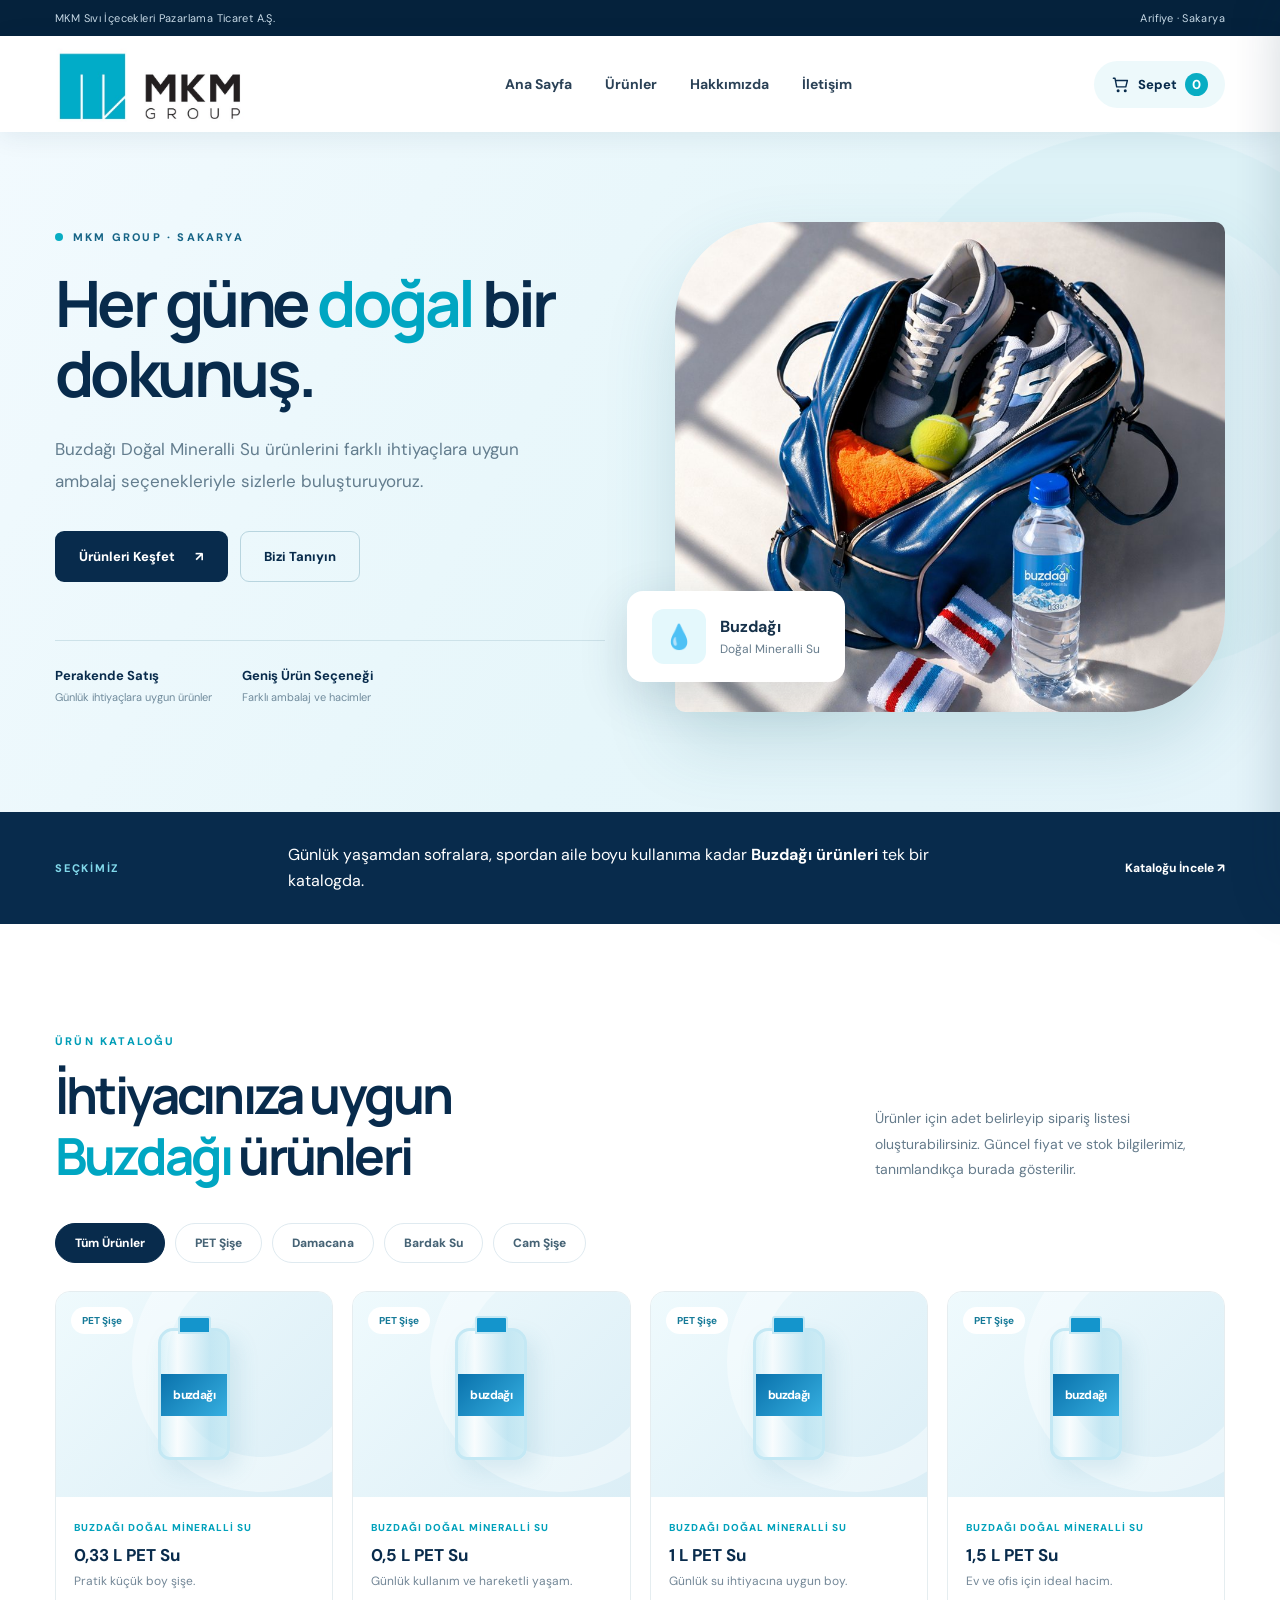
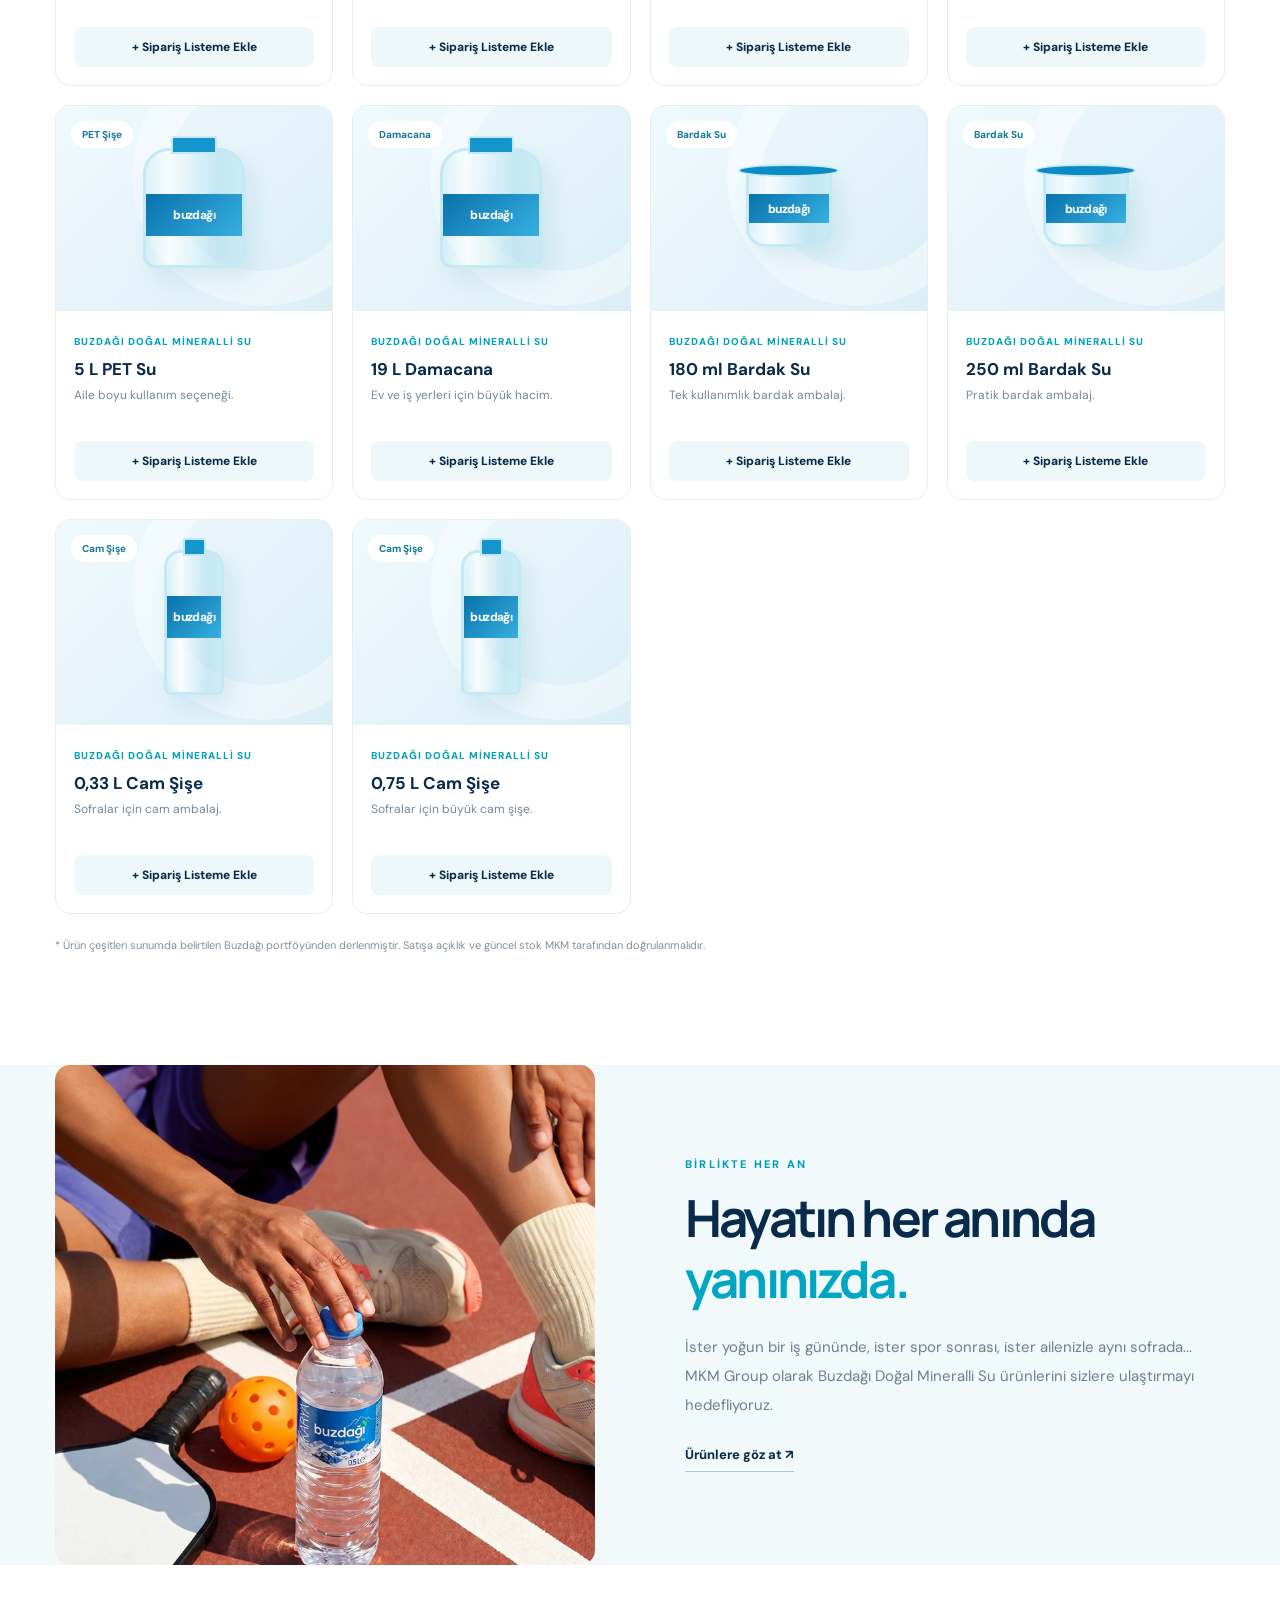
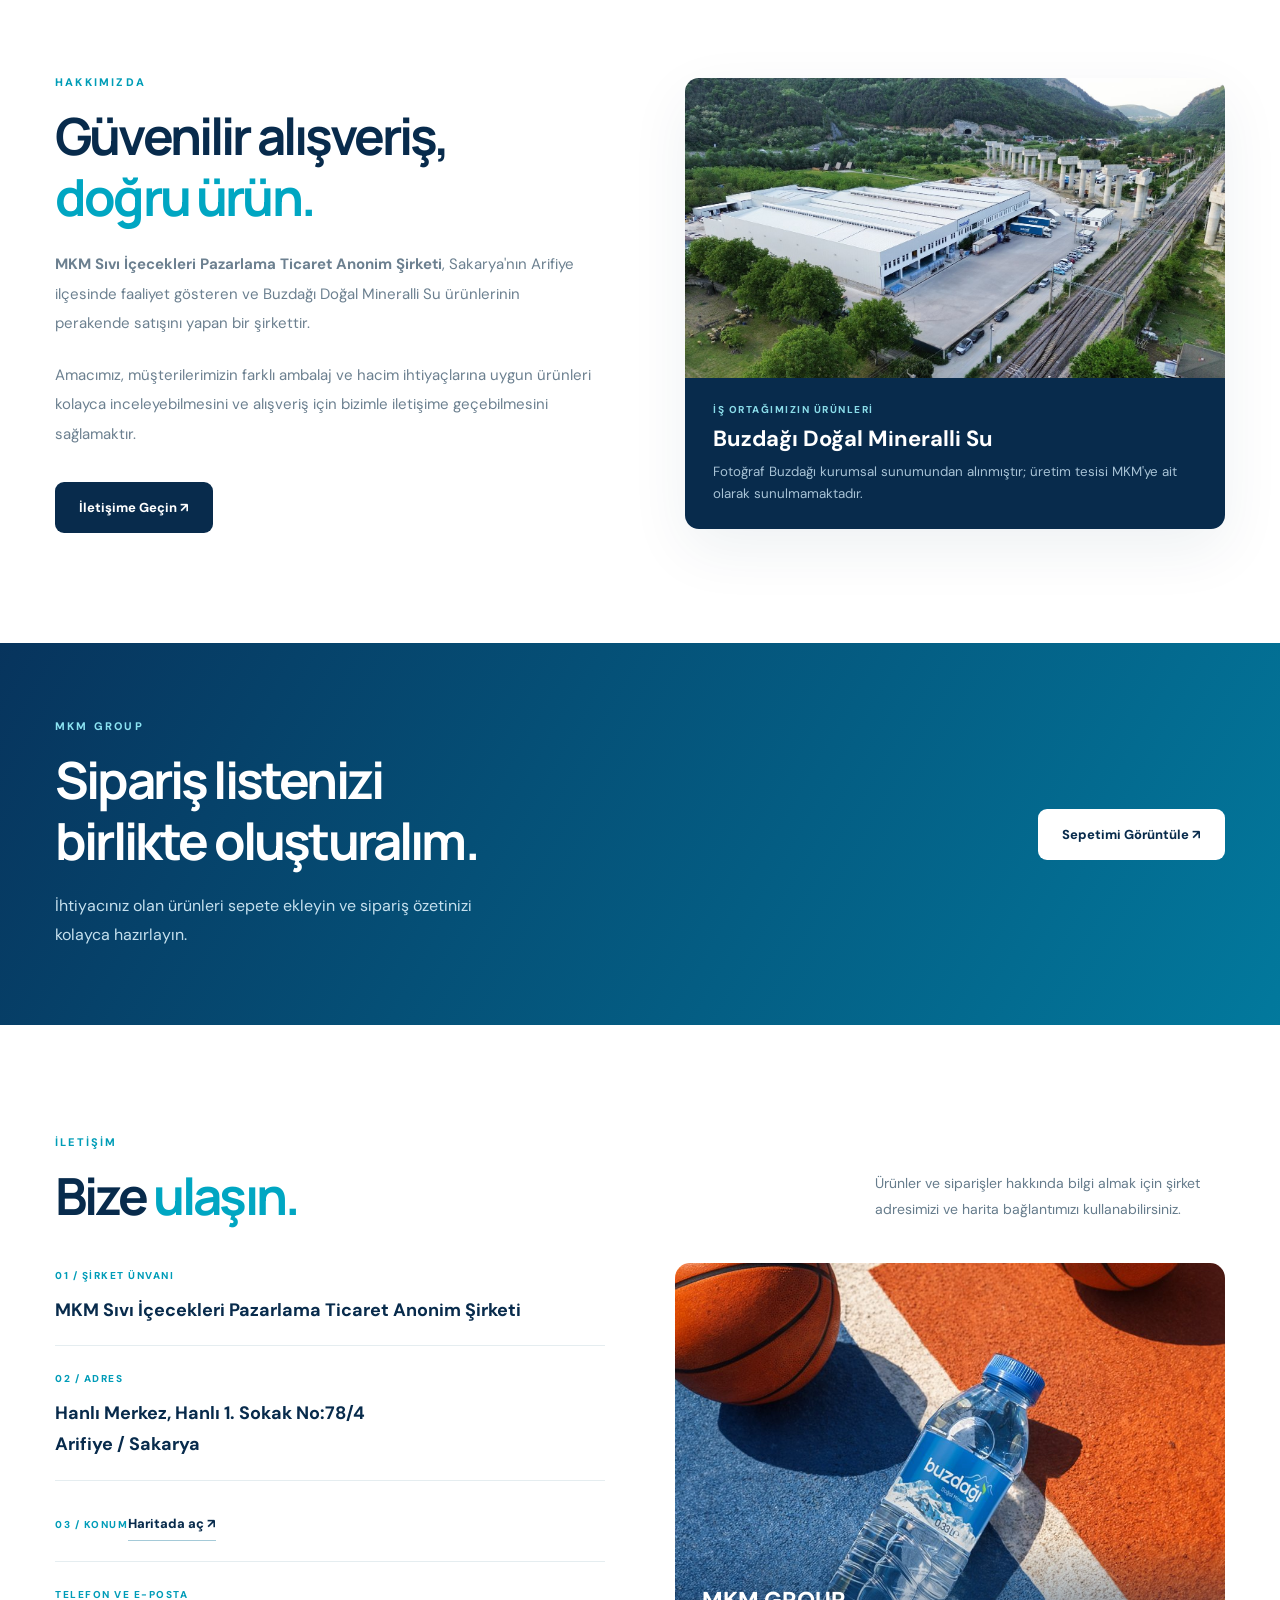
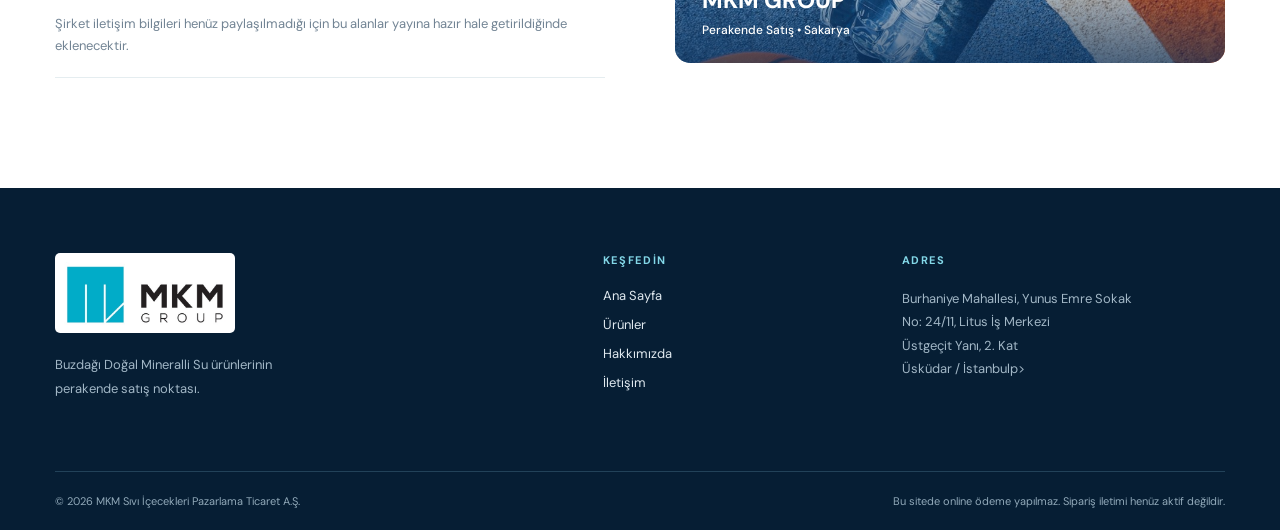
==== commit 8d7a50cb: "Update index.html" ====
--- a/index.html
+++ b/index.html
@@ -8,6 +8,9 @@
 <section id="hakkimizda" class="section about"><div class="container about-grid"><div><div class="eyebrow turquoise">HAKKIMIZDA</div><h2>Güvenilir alışveriş,<br><em>doğru ürün.</em></h2><p><strong>MKM Sıvı İçecekleri Pazarlama Ticaret Anonim Şirketi</strong>, Sakarya'nın Arifiye ilçesinde faaliyet gösteren ve Buzdağı Doğal Mineralli Su ürünlerinin perakende satışını yapan bir şirkettir.</p><p>Amacımız, müşterilerimizin farklı ambalaj ve hacim ihtiyaçlarına uygun ürünleri kolayca inceleyebilmesini ve alışveriş için bizimle iletişime geçebilmesini sağlamaktır.</p><a class="btn primary" href="#iletisim">İletişime Geçin ↗</a></div><div class="about-card"><img src="assets/tesis.jpg" alt="Buzdağı üretim tesisinden görünüm"><div class="about-card-foot"><span>İŞ ORTAĞIMIZIN ÜRÜNLERİ</span><strong>Buzdağı Doğal Mineralli Su</strong><small>Fotoğraf Buzdağı kurumsal sunumundan alınmıştır; üretim tesisi MKM'ye ait olarak sunulmamaktadır.</small></div></div></div></section>
 <section class="cta"><div class="container cta-inner"><div><div class="eyebrow light">MKM GROUP</div><h2>Sipariş listenizi<br>birlikte oluşturalım.</h2><p>İhtiyacınız olan ürünleri sepete ekleyin ve sipariş özetinizi kolayca hazırlayın.</p></div><button class="btn white" id="ctaCart">Sepetimi Görüntüle ↗</button></div></section>
 <section id="iletisim" class="section contact"><div class="container"><div class="section-head"><div><div class="eyebrow turquoise">İLETİŞİM</div><h2>Bize <em>ulaşın.</em></h2></div><p>Ürünler ve siparişler hakkında bilgi almak için şirket adresimizi ve harita bağlantımızı kullanabilirsiniz.</p></div><div class="contact-grid"><div class="contact-info"><div class="contact-item"><span>01 / ŞİRKET ÜNVANI</span><h3>MKM Sıvı İçecekleri Pazarlama Ticaret Anonim Şirketi</h3></div><div class="contact-item"><span>02 / ADRES</span><h3>Hanlı Merkez, Hanlı 1. Sokak No:78/4<br>Arifiye / Sakarya</h3></div><div class="contact-item"><span>03 / KONUM</span><a class="text-link" href="https://www.google.com/maps/search/?api=1&query=Hanl%C4%B1+Merkez+Hanl%C4%B1+1+Sokak+No+78%2F4+Arifiye+Sakarya" target="_blank" rel="noopener">Haritada aç ↗</a></div><div class="contact-item muted"><span>TELEFON VE E-POSTA</span><p>Şirket iletişim bilgileri henüz paylaşılmadığı için bu alanlar yayına hazır hale getirildiğinde eklenecektir.</p></div></div><div class="contact-photo"><img src="assets/basketbol.jpg" alt="Buzdağı doğal mineralli su ürün fotoğrafı"><div class="contact-photo-label">MKM GROUP <small>Perakende Satış • Sakarya</small></div></div></div></div></section></main>
-<footer><div class="container footer-grid"><div><img class="footer-logo" src="assets/mkm-logo.png" alt="MKM Group"><p>Buzdağı Doğal Mineralli Su ürünlerinin perakende satış noktası.</p></div><div><strong>KEŞFEDİN</strong><a href="#anasayfa">Ana Sayfa</a><a href="#urunler">Ürünler</a><a href="#hakkimizda">Hakkımızda</a><a href="#iletisim">İletişim</a></div><div><strong>ADRES</strong><p>Hanlı Merkez, Hanlı 1. Sk. No:78/4<br>Arifiye / Sakarya</p></div></div><div class="container footer-bottom"><span>© <span id="year"></span> MKM Sıvı İçecekleri Pazarlama Ticaret A.Ş.</span><span>Bu sitede online ödeme yapılmaz. Sipariş iletimi henüz aktif değildir.</span></div></footer>
+<footer><div class="container footer-grid"><div><img class="footer-logo" src="assets/mkm-logo.png" alt="MKM Group"><p>Buzdağı Doğal Mineralli Su ürünlerinin perakende satış noktası.</p></div><div><strong>KEŞFEDİN</strong><a href="#anasayfa">Ana Sayfa</a><a href="#urunler">Ürünler</a><a href="#hakkimizda">Hakkımızda</a><a href="#iletisim">İletişim</a></div><div><strong>ADRES</strong><p>Burhaniye Mahallesi, Yunus Emre Sokak<br>
+No: 24/11, Litus İş Merkezi<br>
+Üstgeçit Yanı, 2. Kat<br>
+Üsküdar / İstanbulp></div></div><div class="container footer-bottom"><span>© <span id="year"></span> MKM Sıvı İçecekleri Pazarlama Ticaret A.Ş.</span><span>Bu sitede online ödeme yapılmaz. Sipariş iletimi henüz aktif değildir.</span></div></footer>
 <div class="scrim" id="scrim" hidden></div><aside class="cart-drawer" id="cartDrawer" aria-label="Sipariş sepeti" aria-hidden="true"><div class="cart-head"><div><small>MKM GROUP</small><h2>Sipariş Listem</h2></div><button id="cartClose" aria-label="Sepeti kapat">✕</button></div><div class="cart-lines" id="cartLines"></div><div class="cart-footer"><p>Bu sepet fiyat hesaplamaz; MKM'ye otomatik sipariş göndermez.</p><button class="btn primary wide" id="copyOrder">Sipariş Listesini Kopyala</button><button class="btn outline wide" id="downloadOrder">Listeyi TXT Olarak Kaydet</button><span class="copy-state" id="copyState" role="status"></span></div></aside>
 <script src="config.js"></script><script src="app.js"></script></body></html>
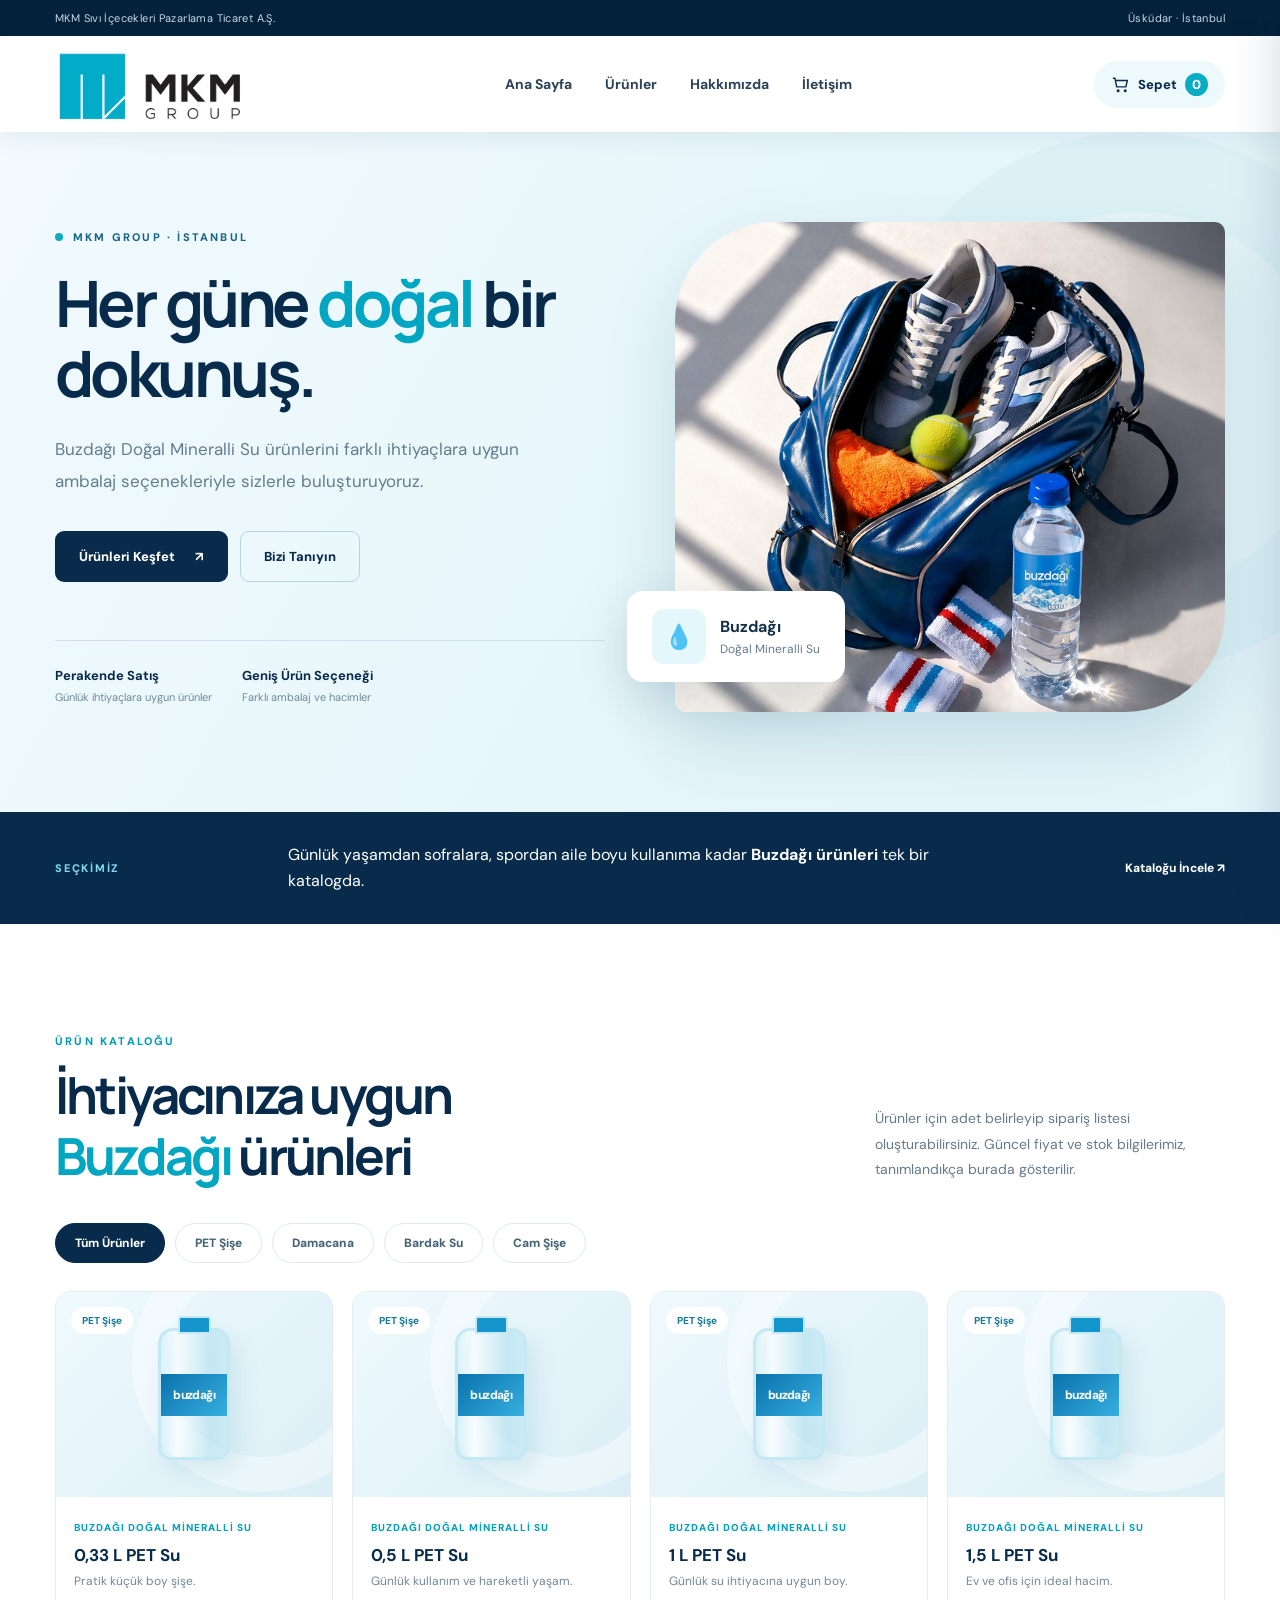
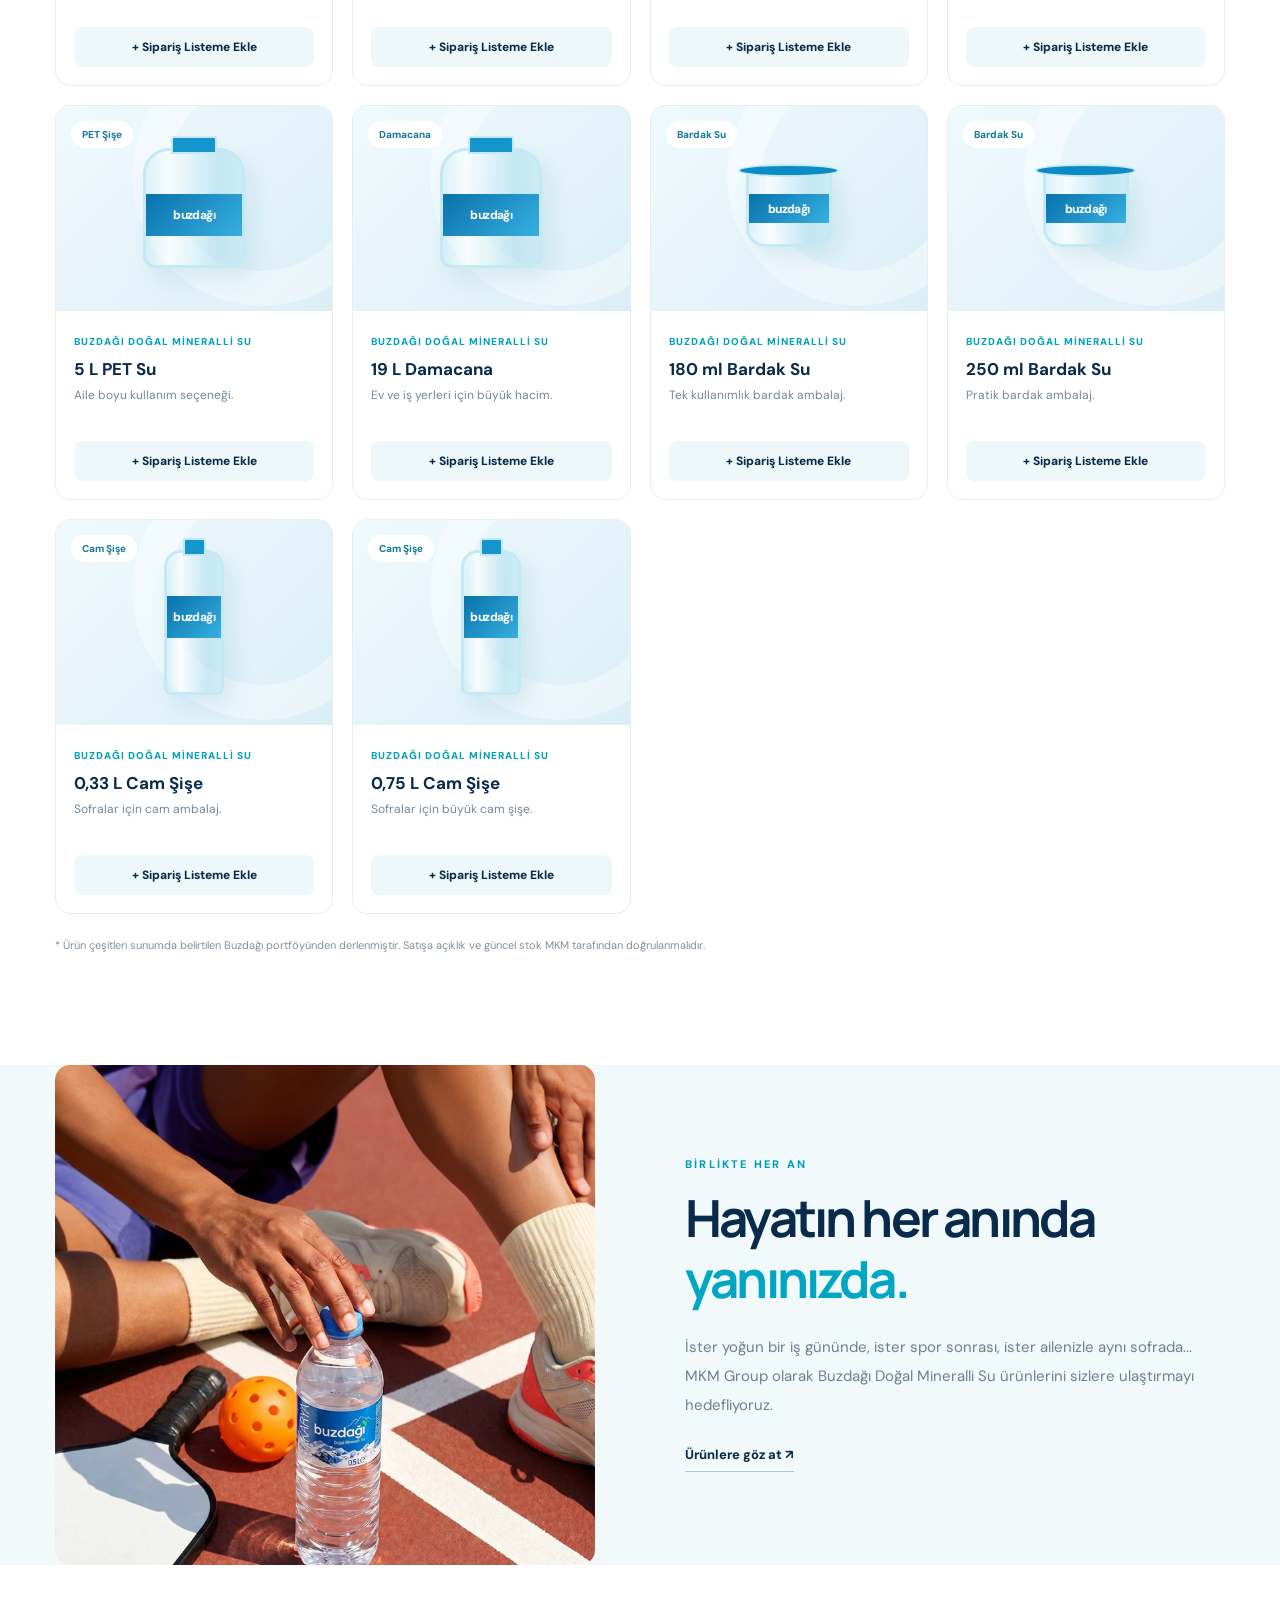
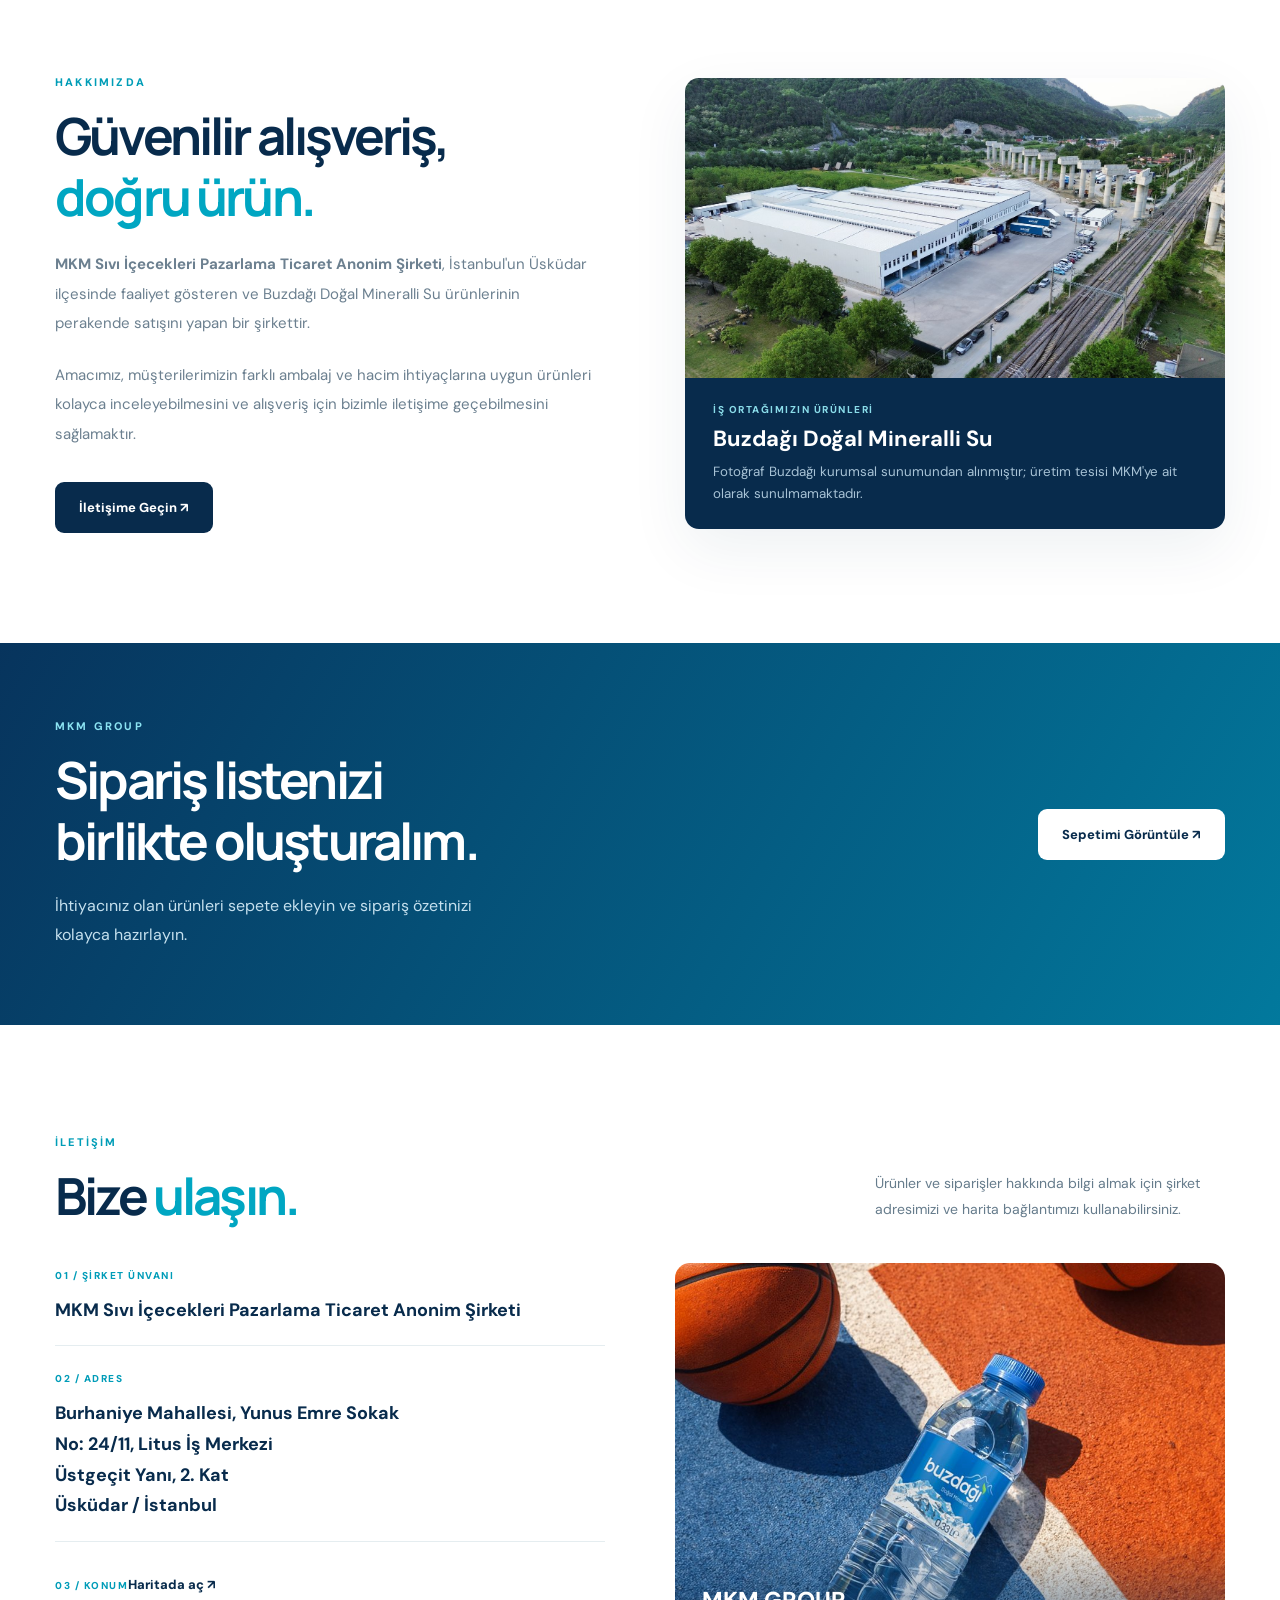
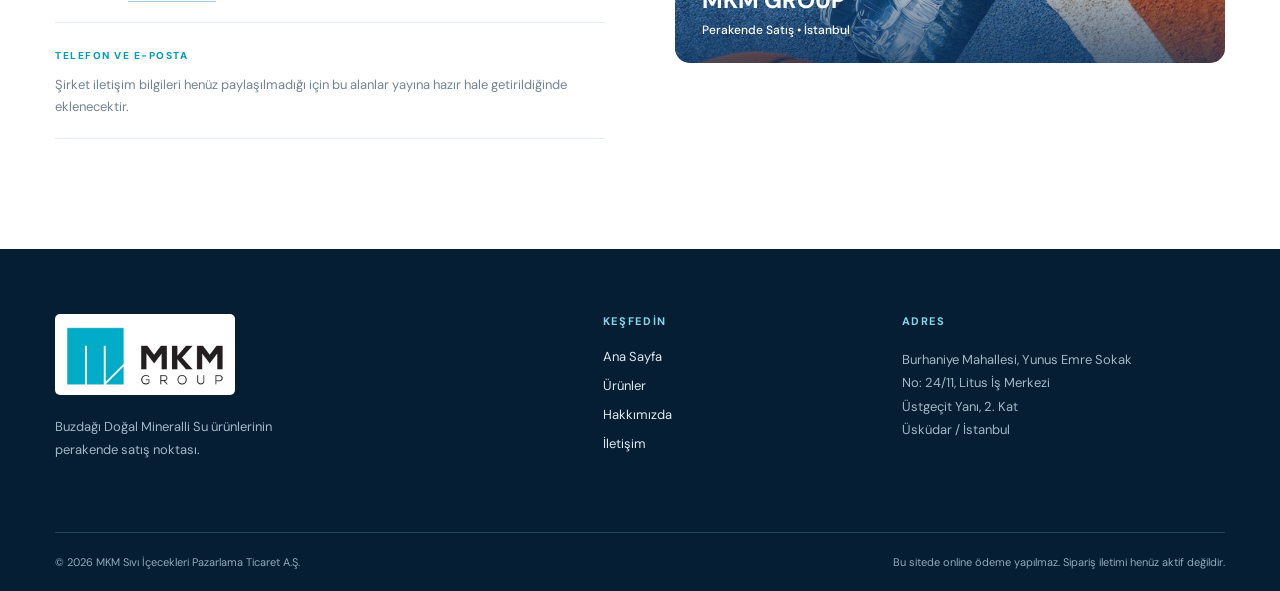
==== commit 01b5e073: "Update index.html" ====
--- a/index.html
+++ b/index.html
@@ -1,16 +1,16 @@
-<!doctype html><html lang="tr"><head><meta charset="UTF-8"><meta name="viewport" content="width=device-width, initial-scale=1"><meta name="theme-color" content="#08335b"><meta name="description" content="MKM Sıvı İçecekleri Pazarlama Ticaret A.Ş. — Sakarya'da Buzdağı Doğal Mineralli Su ürünleri perakende satış kataloğu."><title>MKM Sıvı İçecekleri | Buzdağı Doğal Mineralli Su</title><link rel="stylesheet" href="style.css"></head><body>
-<div class="topbar"><div class="container">MKM Sıvı İçecekleri Pazarlama Ticaret A.Ş. <span>Arifiye · Sakarya</span></div></div>
+<!doctype html><html lang="tr"><head><meta charset="UTF-8"><meta name="viewport" content="width=device-width, initial-scale=1"><meta name="theme-color" content="#08335b"><meta name="description" content="MKM Sıvı İçecekleri Pazarlama Ticaret A.Ş. — Buzdağı Doğal Mineralli Su ürünleri perakende satış kataloğu. MKM Sıvı İçecekleri, Üsküdar / İstanbul."><title>MKM Sıvı İçecekleri | Buzdağı Doğal Mineralli Su</title><link rel="stylesheet" href="style.css"></head><body>
+<div class="topbar"><div class="container">MKM Sıvı İçecekleri Pazarlama Ticaret A.Ş. <span>Üsküdar · İstanbul</span></div></div>
 <header class="site-header"><div class="container nav"><a href="#anasayfa" class="logo" aria-label="MKM Group anasayfa"><img src="assets/mkm-logo.png" alt="MKM Group"></a><nav id="navigation"><a href="#anasayfa">Ana Sayfa</a><a href="#urunler">Ürünler</a><a href="#hakkimizda">Hakkımızda</a><a href="#iletisim">İletişim</a></nav><div class="nav-actions"><button class="cart-button" id="cartToggle" aria-label="Sepeti aç"><svg viewBox="0 0 24 24"><path d="M3 4h2l2.2 11h11.5l2-8H6M9 21a1 1 0 1 1 0-2 1 1 0 0 1 0 2m9 0a1 1 0 1 1 0-2 1 1 0 0 1 0 2"/></svg> Sepet <span id="cartCount">0</span></button><button class="menu-toggle" id="menuToggle" aria-label="Menüyü aç">☰</button></div></div></header>
-<main><section id="anasayfa" class="hero"><div class="container hero-grid"><div class="hero-copy"><div class="eyebrow"><span class="dot"></span> MKM GROUP · SAKARYA</div><h1>Her güne <em>doğal</em> bir dokunuş.</h1><p>Buzdağı Doğal Mineralli Su ürünlerini farklı ihtiyaçlara uygun ambalaj seçenekleriyle sizlerle buluşturuyoruz.</p><div class="hero-actions"><a class="btn primary" href="#urunler">Ürünleri Keşfet <span>↗</span></a><a class="btn outline" href="#hakkimizda">Bizi Tanıyın</a></div><div class="trust-row"><div><b>Perakende Satış</b><small>Günlük ihtiyaçlara uygun ürünler</small></div><div><b>Geniş Ürün Seçeneği</b><small>Farklı ambalaj ve hacimler</small></div></div></div><div class="hero-visual"><img src="assets/aktif-yasam.jpg" alt="Buzdağı su ve aktif yaşam"><div class="floating-tag"><span>💧</span><div><strong>Buzdağı</strong><small>Doğal Mineralli Su</small></div></div></div></div><span class="hero-orb" aria-hidden="true"></span></section>
+<main><section id="anasayfa" class="hero"><div class="container hero-grid"><div class="hero-copy"><div class="eyebrow"><span class="dot"></span> MKM GROUP · İSTANBUL</div><h1>Her güne <em>doğal</em> bir dokunuş.</h1><p>Buzdağı Doğal Mineralli Su ürünlerini farklı ihtiyaçlara uygun ambalaj seçenekleriyle sizlerle buluşturuyoruz.</p><div class="hero-actions"><a class="btn primary" href="#urunler">Ürünleri Keşfet <span>↗</span></a><a class="btn outline" href="#hakkimizda">Bizi Tanıyın</a></div><div class="trust-row"><div><b>Perakende Satış</b><small>Günlük ihtiyaçlara uygun ürünler</small></div><div><b>Geniş Ürün Seçeneği</b><small>Farklı ambalaj ve hacimler</small></div></div></div><div class="hero-visual"><img src="assets/aktif-yasam.jpg" alt="Buzdağı su ve aktif yaşam"><div class="floating-tag"><span>💧</span><div><strong>Buzdağı</strong><small>Doğal Mineralli Su</small></div></div></div></div><span class="hero-orb" aria-hidden="true"></span></section>
 <section class="intro-band"><div class="container intro-inner"><span>SEÇKİMİZ</span><p>Günlük yaşamdan sofralara, spordan aile boyu kullanıma kadar <b>Buzdağı ürünleri</b> tek bir katalogda.</p><a href="#urunler">Kataloğu İncele ↗</a></div></section>
 <section id="urunler" class="section catalog"><div class="container"><div class="section-head"><div><div class="eyebrow turquoise">ÜRÜN KATALOĞU</div><h2>İhtiyacınıza uygun<br><em>Buzdağı</em> ürünleri</h2></div><p>Ürünler için adet belirleyip sipariş listesi oluşturabilirsiniz. Güncel fiyat ve stok bilgilerimiz, tanımlandıkça burada gösterilir.</p></div><div class="filters" role="group" aria-label="Ürün kategorileri"><button class="filter active" data-filter="all">Tüm Ürünler</button><button class="filter" data-filter="pet">PET Şişe</button><button class="filter" data-filter="damacana">Damacana</button><button class="filter" data-filter="bardak">Bardak Su</button><button class="filter" data-filter="cam">Cam Şişe</button></div><div id="productGrid" class="product-grid"></div><p class="note">* Ürün çeşitleri sunumda belirtilen Buzdağı portföyünden derlenmiştir. Satışa açıklık ve güncel stok MKM tarafından doğrulanmalıdır.</p></div></section>
 <section class="feature" id="marka"><div class="container feature-grid"><div class="feature-image"><img src="assets/spor-su.jpg" alt="Buzdağı su ile spor yapan kişiler"></div><div class="feature-copy"><div class="eyebrow turquoise">BİRLİKTE HER AN</div><h2>Hayatın her anında <em>yanınızda.</em></h2><p>İster yoğun bir iş gününde, ister spor sonrası, ister ailenizle aynı sofrada... MKM Group olarak Buzdağı Doğal Mineralli Su ürünlerini sizlere ulaştırmayı hedefliyoruz.</p><a class="text-link" href="#urunler">Ürünlere göz at <span>↗</span></a></div></div></section>
-<section id="hakkimizda" class="section about"><div class="container about-grid"><div><div class="eyebrow turquoise">HAKKIMIZDA</div><h2>Güvenilir alışveriş,<br><em>doğru ürün.</em></h2><p><strong>MKM Sıvı İçecekleri Pazarlama Ticaret Anonim Şirketi</strong>, Sakarya'nın Arifiye ilçesinde faaliyet gösteren ve Buzdağı Doğal Mineralli Su ürünlerinin perakende satışını yapan bir şirkettir.</p><p>Amacımız, müşterilerimizin farklı ambalaj ve hacim ihtiyaçlarına uygun ürünleri kolayca inceleyebilmesini ve alışveriş için bizimle iletişime geçebilmesini sağlamaktır.</p><a class="btn primary" href="#iletisim">İletişime Geçin ↗</a></div><div class="about-card"><img src="assets/tesis.jpg" alt="Buzdağı üretim tesisinden görünüm"><div class="about-card-foot"><span>İŞ ORTAĞIMIZIN ÜRÜNLERİ</span><strong>Buzdağı Doğal Mineralli Su</strong><small>Fotoğraf Buzdağı kurumsal sunumundan alınmıştır; üretim tesisi MKM'ye ait olarak sunulmamaktadır.</small></div></div></div></section>
+<section id="hakkimizda" class="section about"><div class="container about-grid"><div><div class="eyebrow turquoise">HAKKIMIZDA</div><h2>Güvenilir alışveriş,<br><em>doğru ürün.</em></h2><p><strong>MKM Sıvı İçecekleri Pazarlama Ticaret Anonim Şirketi</strong>, İstanbul'un Üsküdar ilçesinde faaliyet gösteren ve Buzdağı Doğal Mineralli Su ürünlerinin perakende satışını yapan bir şirkettir.</p><p>Amacımız, müşterilerimizin farklı ambalaj ve hacim ihtiyaçlarına uygun ürünleri kolayca inceleyebilmesini ve alışveriş için bizimle iletişime geçebilmesini sağlamaktır.</p><a class="btn primary" href="#iletisim">İletişime Geçin ↗</a></div><div class="about-card"><img src="assets/tesis.jpg" alt="Buzdağı üretim tesisinden görünüm"><div class="about-card-foot"><span>İŞ ORTAĞIMIZIN ÜRÜNLERİ</span><strong>Buzdağı Doğal Mineralli Su</strong><small>Fotoğraf Buzdağı kurumsal sunumundan alınmıştır; üretim tesisi MKM'ye ait olarak sunulmamaktadır.</small></div></div></div></section>
 <section class="cta"><div class="container cta-inner"><div><div class="eyebrow light">MKM GROUP</div><h2>Sipariş listenizi<br>birlikte oluşturalım.</h2><p>İhtiyacınız olan ürünleri sepete ekleyin ve sipariş özetinizi kolayca hazırlayın.</p></div><button class="btn white" id="ctaCart">Sepetimi Görüntüle ↗</button></div></section>
-<section id="iletisim" class="section contact"><div class="container"><div class="section-head"><div><div class="eyebrow turquoise">İLETİŞİM</div><h2>Bize <em>ulaşın.</em></h2></div><p>Ürünler ve siparişler hakkında bilgi almak için şirket adresimizi ve harita bağlantımızı kullanabilirsiniz.</p></div><div class="contact-grid"><div class="contact-info"><div class="contact-item"><span>01 / ŞİRKET ÜNVANI</span><h3>MKM Sıvı İçecekleri Pazarlama Ticaret Anonim Şirketi</h3></div><div class="contact-item"><span>02 / ADRES</span><h3>Hanlı Merkez, Hanlı 1. Sokak No:78/4<br>Arifiye / Sakarya</h3></div><div class="contact-item"><span>03 / KONUM</span><a class="text-link" href="https://www.google.com/maps/search/?api=1&query=Hanl%C4%B1+Merkez+Hanl%C4%B1+1+Sokak+No+78%2F4+Arifiye+Sakarya" target="_blank" rel="noopener">Haritada aç ↗</a></div><div class="contact-item muted"><span>TELEFON VE E-POSTA</span><p>Şirket iletişim bilgileri henüz paylaşılmadığı için bu alanlar yayına hazır hale getirildiğinde eklenecektir.</p></div></div><div class="contact-photo"><img src="assets/basketbol.jpg" alt="Buzdağı doğal mineralli su ürün fotoğrafı"><div class="contact-photo-label">MKM GROUP <small>Perakende Satış • Sakarya</small></div></div></div></div></section></main>
+<section id="iletisim" class="section contact"><div class="container"><div class="section-head"><div><div class="eyebrow turquoise">İLETİŞİM</div><h2>Bize <em>ulaşın.</em></h2></div><p>Ürünler ve siparişler hakkında bilgi almak için şirket adresimizi ve harita bağlantımızı kullanabilirsiniz.</p></div><div class="contact-grid"><div class="contact-info"><div class="contact-item"><span>01 / ŞİRKET ÜNVANI</span><h3>MKM Sıvı İçecekleri Pazarlama Ticaret Anonim Şirketi</h3></div><div class="contact-item"><span>02 / ADRES</span><h3>Burhaniye Mahallesi, Yunus Emre Sokak<br>No: 24/11, Litus İş Merkezi<br>Üstgeçit Yanı, 2. Kat<br>Üsküdar / İstanbul</h3></div><div class="contact-item"><span>03 / KONUM</span><a class="text-link" href="https://www.google.com/maps/search/?api=1&amp;query=Burhaniye+Mahallesi+Yunus+Emre+Sokak+No+24%2F11+Litus+Is+Merkezi+Uskudar+Istanbul" target="_blank" rel="noopener">Haritada aç ↗</a></div><div class="contact-item muted"><span>TELEFON VE E-POSTA</span><p>Şirket iletişim bilgileri henüz paylaşılmadığı için bu alanlar yayına hazır hale getirildiğinde eklenecektir.</p></div></div><div class="contact-photo"><img src="assets/basketbol.jpg" alt="Buzdağı doğal mineralli su ürün fotoğrafı"><div class="contact-photo-label">MKM GROUP <small>Perakende Satış • İstanbul</small></div></div></div></div></section></main>
 <footer><div class="container footer-grid"><div><img class="footer-logo" src="assets/mkm-logo.png" alt="MKM Group"><p>Buzdağı Doğal Mineralli Su ürünlerinin perakende satış noktası.</p></div><div><strong>KEŞFEDİN</strong><a href="#anasayfa">Ana Sayfa</a><a href="#urunler">Ürünler</a><a href="#hakkimizda">Hakkımızda</a><a href="#iletisim">İletişim</a></div><div><strong>ADRES</strong><p>Burhaniye Mahallesi, Yunus Emre Sokak<br>
 No: 24/11, Litus İş Merkezi<br>
 Üstgeçit Yanı, 2. Kat<br>
-Üsküdar / İstanbulp></div></div><div class="container footer-bottom"><span>© <span id="year"></span> MKM Sıvı İçecekleri Pazarlama Ticaret A.Ş.</span><span>Bu sitede online ödeme yapılmaz. Sipariş iletimi henüz aktif değildir.</span></div></footer>
+Üsküdar / İstanbul</p></div></div><div class="container footer-bottom"><span>© <span id="year"></span> MKM Sıvı İçecekleri Pazarlama Ticaret A.Ş.</span><span>Bu sitede online ödeme yapılmaz. Sipariş iletimi henüz aktif değildir.</span></div></footer>
 <div class="scrim" id="scrim" hidden></div><aside class="cart-drawer" id="cartDrawer" aria-label="Sipariş sepeti" aria-hidden="true"><div class="cart-head"><div><small>MKM GROUP</small><h2>Sipariş Listem</h2></div><button id="cartClose" aria-label="Sepeti kapat">✕</button></div><div class="cart-lines" id="cartLines"></div><div class="cart-footer"><p>Bu sepet fiyat hesaplamaz; MKM'ye otomatik sipariş göndermez.</p><button class="btn primary wide" id="copyOrder">Sipariş Listesini Kopyala</button><button class="btn outline wide" id="downloadOrder">Listeyi TXT Olarak Kaydet</button><span class="copy-state" id="copyState" role="status"></span></div></aside>
 <script src="config.js"></script><script src="app.js"></script></body></html>
